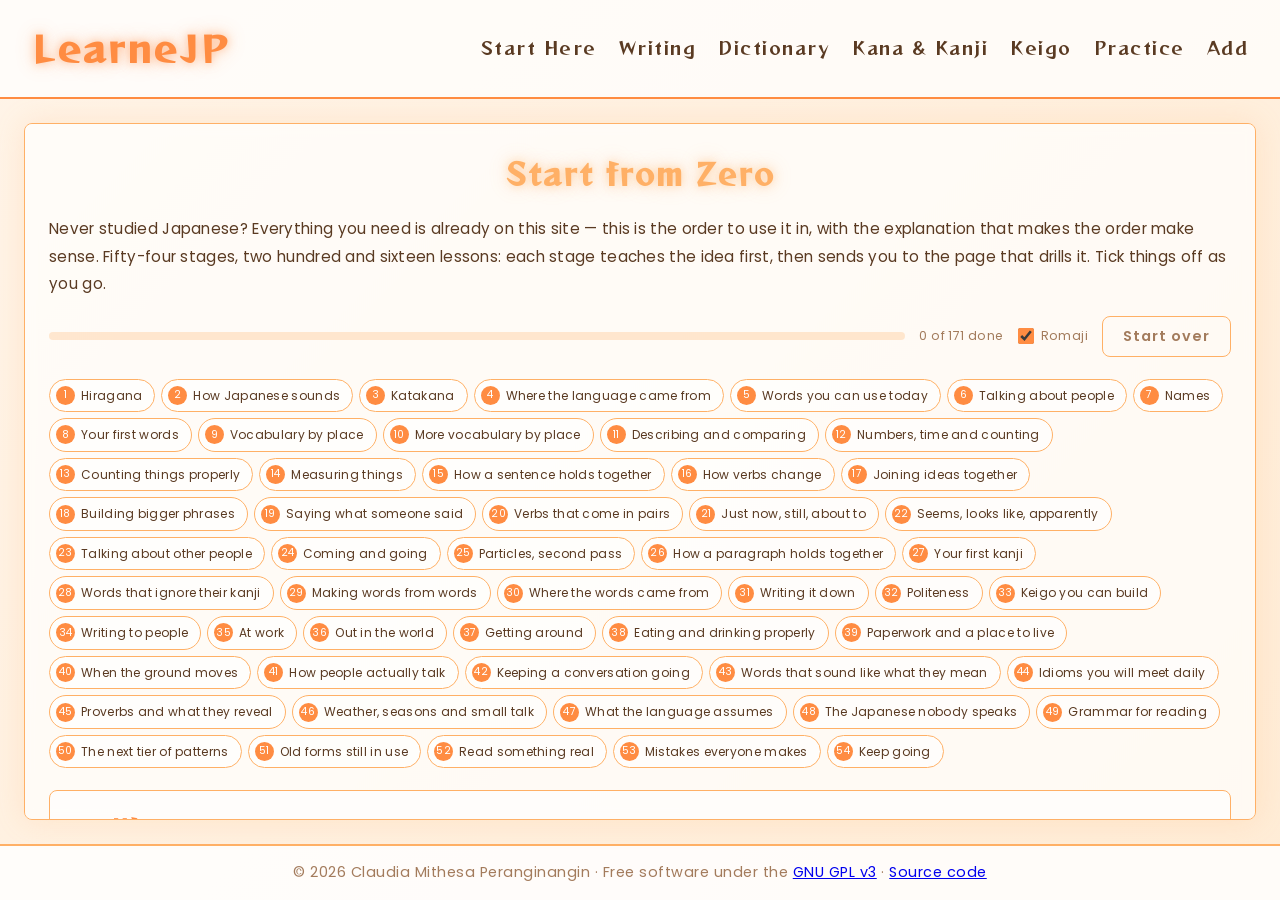
==== html/learn.html @ 8c14c73f "Added content to start from 0 page" ====
<!DOCTYPE html>
<!--
  LearneJP — a Japanese (JLPT) study app for writing practice, quizzes, and dictionary lookup
  Copyright (C) 2026  Claudia Mithesa Peranginangin

  This program is free software: you can redistribute it and/or modify it under
  the terms of the GNU General Public License as published by the Free Software
  Foundation, either version 3 of the License, or (at your option) any later
  version. See <https://www.gnu.org/licenses/>.
-->
<html lang="en">
<head>
    <meta charset="UTF-8">
    <meta name="viewport" content="width=device-width, initial-scale=1.0">
    <meta name="description" content="A step-by-step path from no Japanese at all to reading your first sentences — hiragana, katakana, first words, particles, kanji, and politeness, each step opening the tool that teaches it.">
    <meta name="theme-color" content="#ff8c42">
    <title>LearneJP — Start from Zero</title>
    <link rel="preconnect" href="https://fonts.googleapis.com">
    <link rel="preconnect" href="https://fonts.gstatic.com" crossorigin>
    <link href="https://fonts.googleapis.com/css2?family=Reggae+One&family=Klee+One&family=Poppins:wght@400;600&display=swap" rel="stylesheet">
    <link rel="icon" type="image/svg+xml" href="../favicon.svg">
    <link rel="manifest" href="../site.webmanifest">
    <link rel="canonical" href="https://clmpnn.github.io/LearneJP/html/learn.html">
    <meta property="og:type" content="website">
    <meta property="og:site_name" content="LearneJP">
    <meta property="og:title" content="LearneJP — Start from Zero">
    <meta property="og:description" content="Never studied Japanese? Start here. Eight stages from the first kana to your first sentences, each one opening the part of LearneJP that teaches it.">
    <meta property="og:url" content="https://clmpnn.github.io/LearneJP/html/learn.html">
    <meta name="twitter:card" content="summary">
    <link rel="stylesheet" href="../css/style.css">
</head>
<body>
<header>
    <h1><a href="index.html" class="logo-link">LearneJP</a></h1>
    <nav>
        <a href="learn.html">Start Here</a>
        <a href="writing.html">Writing</a>
        <a href="dictionary.html">Dictionary</a>
        <a href="characters.html">Kana &amp; Kanji</a>
        <a href="keigo.html">Keigo</a>
        <a href="practice.html">Practice</a>
        <a href="add.html">Add</a>
    </nav>
</header>

<main class="full-page-main">
    <section class="side-panel full-width solo-page">
        <h2>Start from Zero</h2>

        <p class="learn-intro">Never studied Japanese? Everything you need is already on this site —
            this is the order to use it in, with the explanation that makes the order make sense. Fifty-four stages, two hundred and sixteen
            lessons: each stage teaches the idea first, then sends you to the page that drills it. Tick
            things off as you go.</p>

        <div class="learn-progress">
            <div class="learn-progress-track"><div id="learnBar" class="learn-progress-fill"></div></div>
            <p id="learnCount" class="learn-progress-count">0 of 0 done</p>
            <label class="learn-romaji-toggle">
                <input type="checkbox" id="learnRomaji" checked> Romaji
            </label>
            <button type="button" id="learnReset" class="sent-btn sent-btn-quiet">Start over</button>
        </div>

        <nav id="learnContents" class="learn-contents" aria-label="Course contents"></nav>

        <ol id="learnStages" class="learn-stages"></ol>

        <p class="learn-note">Your ticks are kept in this browser only — nothing is uploaded, and
            clearing your browser data clears them. There is no schedule: a stage is done when it feels
            done, and going back to an earlier one is not a step backwards.</p>
    </section>
</main>

<footer>
    <p>&copy; 2026 Claudia Mithesa Peranginangin · Free software under the
        <a href="https://www.gnu.org/licenses/gpl-3.0.html" rel="license">GNU GPL v3</a> ·
        <a href="https://github.com/clmpnn/LearneJP">Source code</a></p>
</footer>

<script defer src="../js/learn-course.js"></script>
<script defer src="../js/learn-romaji.js"></script>
<script defer src="../js/learn.js"></script>
</body>
</html>
---- css/style.css ----
/*
 * LearneJP — a Japanese (JLPT) study app for writing practice, quizzes, and dictionary lookup
 * Copyright (C) 2026  Claudia Mithesa Peranginangin
 *
 * This program is free software: you can redistribute it and/or modify it under
 * the terms of the GNU General Public License as published by the Free Software
 * Foundation, either version 3 of the License, or (at your option) any later
 * version. See <https://www.gnu.org/licenses/>.
 */
:root {
    --color-primary: #ff8c42;
    --color-accent: #ffb066;
    --color-bg: #fff4e8;
    --color-bg-alt: #ffe4c4;
    --color-text: #5a3a22;
    --font-heading: "Reggae One", var(--font-jp-ui);
    --font-body: "Poppins", sans-serif;

    /* ===== Japanese type =====
     *
     * Japanese print fonts (ゴシック体 / 明朝体) draw several kana differently
     * from the way they are written by hand. In a gothic face き and さ have
     * their lower stroke joined to the stroke above; written by hand they are
     * separate. ふ and り are similarly fused. A learner copying the printed
     * shape learns the wrong stroke count.
     *
     * 教科書体 (kyōkasho-tai) is the style Japanese schools print textbooks in,
     * precisely because it shows the handwritten forms. That is what we want
     * anywhere the user is meant to read a character in order to write it — and
     * it also matches the KanjiVG stroke paths the tracing canvas draws.
     *
     * The stack prefers a locally installed 教科書体 before falling back to the
     * Klee One webfont. Windows 10 and 11 ship UD デジタル教科書体, which was
     * designed against readability research including for readers with dyslexia;
     * where it exists it is the better face, and using it skips the download
     * entirely. Everyone else gets Klee One, a pen-kaisho face on Google Fonts
     * under the SIL Open Font License.
     */
    --font-jp-study: "UD デジタル教科書体 N-R", "UD Digi Kyokasho N-R",
                     "YuKyokasho", "Yu Kyokasho", "Klee One",
                     "Hiragino Mincho ProN", serif;


    /* Japanese inside UI chrome and dense text, where legibility beats form
     * fidelity. All system fonts, so nothing is downloaded. Naming these
     * explicitly also stops Han unification from rendering kanji with Chinese
     * glyph shapes (直, 骨, 令 differ between JP and SC) when the browser's
     * generic sans-serif happens to resolve to a Chinese font. */
    --font-jp-ui: "BIZ UDPGothic", "Hiragino Sans", "Hiragino Kaku Gothic ProN",
                  "Yu Gothic", "Noto Sans JP", "Meiryo", sans-serif;

    /* Kept so the fourteen rules already written against it keep working. */
    --font-handwriting: var(--font-jp-study);
    --radius: 8px;
    --space-md: 1.5rem;
    --glow-primary: 0 0 10px rgba(255, 140, 66, 0.5), 0 0 20px rgba(255, 140, 66, 0.3);
    --glow-accent: 0 0 10px rgba(255, 176, 102, 0.5), 0 0 20px rgba(255, 176, 102, 0.3);
}

/* Japanese is never set in bold. A real bold kaisho cut still thickens stroke
 * junctions, and a synthesised one is worse — both blur the separations
 * (き, さ, ふ, り) a learner needs to see. Emphasis is carried by size and
 * colour instead. */
[lang="ja"] {
    font-weight: 400;

    /* The heading glow (--glow-accent) is a halo around open Latin letterforms.
       On kanji it bleeds into the enclosed counters — 謙 has fourteen of them —
       and the character reads as a blot. */
    text-shadow: none;

    /* macOS defaults to subpixel antialiasing, which noticeably thickens dense
       CJK. Grayscale AA renders these closer to the drawn weight. */
    -webkit-font-smoothing: antialiased;
    -moz-osx-font-smoothing: grayscale;
}

* {
    margin: 0;
    padding: 0;
    box-sizing: border-box;
}

html {
    height: 100%;
    -webkit-text-size-adjust: 100%;
}

body {
    font-family: var(--font-body), var(--font-jp-ui);
    line-height: 1.8;
    letter-spacing: 0.5px;
    color: var(--color-text);
    background: linear-gradient(135deg, var(--color-bg), var(--color-bg-alt), var(--color-bg));
    background-size: 400% 400%;
    animation: gradientShift 12s ease infinite;
    height: 100vh;   /* fallback for older browsers */
    height: 100dvh;  /* true visible height on mobile (iOS URL bar aware) */
    display: flex;
    flex-direction: column;
}

@keyframes gradientShift {
    0% { background-position: 0 50%; }
    50% { background-position: 100% 50%; }
    100% { background-position: 0 50%; }
}

header {
    display: flex;
    flex-wrap: wrap;
    justify-content: space-between;
    align-items: center;
    gap: 8px 20px;
    flex-shrink: 0;
    padding: 16px 32px;
    background-color: rgba(255, 255, 255, 0.75);
    border-bottom: 2px solid var(--color-primary);
}

.logo-link {
    font-family: var(--font-heading), cursive;
    font-size: 2.2rem;
    letter-spacing: 3px;
    color: var(--color-primary);
    text-shadow: var(--glow-primary);
    text-decoration: none;
}

nav {
    display: flex;
    flex-wrap: wrap;
    align-items: center;
    gap: 8px 22px;
}

nav a {
    font-family: var(--font-heading), cursive;
    color: var(--color-text);
    text-decoration: none;
    font-weight: 400;
    font-size: 1.1rem;
    letter-spacing: 1.5px;
    transition: color 0.3s ease, text-shadow 0.3s ease;
}

nav a:hover {
    color: var(--color-accent);
    text-shadow: var(--glow-accent);
}

.home-main {
    display: flex;
    justify-content: center;
    align-items: center;
    flex: 1;
    min-height: 0;
    padding: var(--space-md);
}

.home-section {
    background: rgba(255, 255, 255, 0.7);
    border: 1px solid var(--color-accent);
    border-radius: var(--radius);
    padding: 40px;
    max-width: 600px;
    text-align: center;
    backdrop-filter: blur(6px);
    box-shadow: 0 0 30px rgba(255, 176, 102, 0.2);
}

.home-section h2 {
    font-family: var(--font-heading), cursive;
    font-size: 2rem;
    color: var(--color-accent);
    text-shadow: var(--glow-accent);
    margin-bottom: 16px;
    letter-spacing: 2px;
}

.home-section p {
    color: var(--color-text);
    letter-spacing: 0.5px;
}

.full-page-main {
    display: flex;
    justify-content: center;
    align-items: stretch;
    flex: 1;
    min-height: 0;
    width: 100%;
    padding: var(--space-md);
}

.side-panel {
    height: 100%;
    min-height: 0;
    overflow-y: auto;
    display: flex;
    flex-direction: column;
    background: rgba(255, 255, 255, 0.7);
    border: 1px solid var(--color-accent);
    border-radius: var(--radius);
    padding: 24px;
    backdrop-filter: blur(6px);
    box-shadow: 0 0 30px rgba(255, 176, 102, 0.2);
}

.full-width {
    width: 100%;
}

/* ===== Split page (two panels side by side) ===== */

.split-page {
    flex-direction: row;
    gap: 24px;
}

/* ===== Solo page (one panel filling the shell) =====
 *
 * Writing and the dictionary used to share a split page and are now a page
 * each, so the panel's only child is the content itself — .side-panel is
 * already a flex column, and nothing more is needed on desktop. On phones the
 * shell unlocks and the whole page scrolls, which leaves flex:1 children with
 * no height to grow into: the canvas and the results list have to be given
 * their own size back. See the small-screen block at the end of this file. */

.solo-page {
    gap: 0;
}

.split-panel {
    flex: 1;
    min-width: 0;
    min-height: 0;
    overflow-y: auto;
    display: flex;
    flex-direction: column;
}

.split-panel h2,
#searchInput,
#statusText,
#clearCanvas {
    flex-shrink: 0; /* these must keep their size; the canvas/results flex instead */
}

.split-divider {
    width: 1px;
    flex-shrink: 0;
    background: var(--color-accent);
    opacity: 0.4;
}

@media (max-width: 900px) {
    .split-page {
        flex-direction: column;
    }

    .split-divider {
        width: 100%;
        height: 1px;
    }

    /* Alone on the page, the canvas can afford more of the screen than it
       could when the dictionary sat under it. */
    .solo-page .canvas-wrapper {
        flex: 0 0 auto;
        height: min(60vh, 460px);
    }

    /* Let the results run their natural length and scroll with the document,
       rather than trapping them in a short box inside a scrolling page. */
    .solo-page #results {
        flex: 0 0 auto;
        max-height: none;
    }
}

.side-panel h2 {
    font-family: var(--font-heading), cursive;
    font-size: 1.8rem;
    color: var(--color-accent);
    text-shadow: var(--glow-accent);
    margin-bottom: 16px;
    text-align: center;
    letter-spacing: 2px;
    flex-shrink: 0;
}

.canvas-wrapper {
    width: 100%;
    flex: 1;
    position: relative;
    border-radius: var(--radius);
    overflow: hidden;
    border: 1px solid var(--color-primary);
    box-shadow: var(--glow-primary);
    background: #fffaf3;
    touch-action: none;
    cursor: grab;
}

.canvas-wrapper.panning {
    cursor: grabbing;
}

.canvas-wrapper {
    min-height: 240px;
    touch-action: none; /* the canvas owns all touch gestures (draw/pinch/pan) */
}

#writingCanvas {
    position: absolute;
    top: 0;
    left: 0;
    width: 100%;
    height: 100%;
    display: block;
    cursor: crosshair;
}

.zoom-controls {
    display: flex;
    align-items: center;
    justify-content: center;
    gap: 12px;
    margin-bottom: 12px;
    flex-shrink: 0;
}

.zoom-controls button {
    width: 36px;
    height: 36px;
    border: none;
    border-radius: var(--radius);
    background-color: var(--color-primary);
    color: white;
    font-family: var(--font-body), var(--font-jp-ui);
    font-weight: 600;
    font-size: 1.1rem;
    cursor: pointer;
    box-shadow: var(--glow-primary);
    transition: box-shadow 0.3s ease, transform 0.2s ease, background-color 0.3s ease;
}

.zoom-controls #zoomResetBtn {
    width: auto;
    padding: 0 16px;
    font-size: 0.85rem;
    letter-spacing: 0.5px;
}

.zoom-controls button:hover {
    background-color: var(--color-accent);
    box-shadow: var(--glow-accent);
    transform: scale(1.08);
}

#zoomLevel {
    font-family: var(--font-body), var(--font-jp-ui);
    font-size: 0.9rem;
    letter-spacing: 0.5px;
    color: #a37b5c;
    min-width: 48px;
    text-align: center;
}

#clearCanvas {
    margin-top: 16px;
    padding: 10px 20px;
    background-color: var(--color-primary);
    color: white;
    border: none;
    border-radius: var(--radius);
    font-family: var(--font-body), var(--font-jp-ui);
    font-weight: 600;
    letter-spacing: 1px;
    cursor: pointer;
    box-shadow: var(--glow-primary);
    transition: box-shadow 0.3s ease, transform 0.2s ease, background-color 0.3s ease;
    flex-shrink: 0;
}

#clearCanvas:hover {
    background-color: var(--color-accent);
    box-shadow: var(--glow-accent);
    transform: scale(1.05);
}

#searchInput {
    width: 100%;
    padding: 12px 16px;
    margin-bottom: 16px;
    border: 1px solid var(--color-accent);
    border-radius: var(--radius);
    background: rgba(255, 255, 255, 0.8);
    color: var(--color-text);
    font-family: var(--font-body), var(--font-jp-ui);
    font-size: 1rem;
    letter-spacing: 0.5px;
    outline: none;
    transition: box-shadow 0.3s ease;
    flex-shrink: 0;
}

#searchInput:focus {
    box-shadow: var(--glow-accent);
}

#statusText {
    font-size: 0.85rem;
    letter-spacing: 0.5px;
    color: #a37b5c;
    margin-bottom: 12px;
    flex-shrink: 0;
}

#results {
    flex: 1;
    min-height: 140px;
    overflow-y: auto;
    display: flex;
    flex-direction: column;
    gap: 12px;
    padding-right: 8px;
}

.result-card {
    background: rgba(255, 255, 255, 0.75);
    border: 1px solid var(--color-primary);
    border-radius: var(--radius);
    padding: 14px 18px;
    box-shadow: 0 0 12px rgba(255, 140, 66, 0.15);
}

.result-word {
    display: flex;
    align-items: center;
    gap: 10px;
    margin-bottom: 4px;
    flex-wrap: wrap;
}

.result-kanji {
    font-family: var(--font-handwriting), cursive;
    font-weight: 400;
    font-size: 1.6rem;
    letter-spacing: 1.5px;
    color: var(--color-primary);
}

.result-tag {
    display: inline-block;
    padding: 2px 10px;
    border-radius: 12px;
    font-family: var(--font-body), var(--font-jp-ui);
    font-size: 0.7rem;
    font-weight: 600;
    letter-spacing: 0.5px;
    background: rgba(255, 176, 102, 0.3);
    color: var(--color-text);
}

.result-tag-common {
    background: rgba(255, 140, 66, 0.35);
    color: var(--color-primary);
}

.mora-row {
    display: flex;
    flex-wrap: wrap;
    gap: 4px;
    margin-bottom: 10px;
}

.mora-unit {
    display: flex;
    flex-direction: column;
    align-items: center;
    min-width: 24px;
}

.mora-kana {
    font-family: var(--font-handwriting), cursive;
    font-weight: 400;
    font-size: 1.2rem;
    letter-spacing: 0.5px;
    color: var(--color-accent);
    line-height: 1.2;
}

.mora-romaji {
    font-family: var(--font-body), var(--font-jp-ui);
    font-weight: 400;
    font-size: 0.7rem;
    letter-spacing: 0.3px;
    color: #a37b5c;
    line-height: 1.2;
}

.result-meaning {
    font-family: var(--font-body), var(--font-jp-ui);
    font-weight: 400;
    font-size: 0.95rem;
    letter-spacing: 0.5px;
    color: var(--color-text);
}

.no-results {
    text-align: center;
    letter-spacing: 0.5px;
    color: #a37b5c;
    padding: 20px;
}

.iframe-wrapper {
    width: 100%;
    flex: 1;
    border-radius: var(--radius);
    overflow: hidden;
    border: 1px solid var(--color-primary);
    box-shadow: var(--glow-primary);
}

.iframe-wrapper iframe {
    width: 100%;
    height: 100%;
    border: none;
}

/* ===== JLPT Practice Section ===== */

.practice-controls {
    display: flex;
    justify-content: space-between;
    align-items: center;
    margin-bottom: 20px;
    flex-shrink: 0;
    flex-wrap: wrap;
    gap: 12px;
}

#levelSelect {
    padding: 10px 18px;
    border: 1px solid var(--color-primary);
    border-radius: var(--radius);
    background: rgba(255, 255, 255, 0.85);
    color: var(--color-text);
    font-family: var(--font-heading), cursive;
    font-size: 1rem;
    letter-spacing: 1px;
    cursor: pointer;
    box-shadow: var(--glow-primary);
    transition: box-shadow 0.3s ease, transform 0.2s ease;
}

#levelSelect:hover {
    box-shadow: var(--glow-accent);
    transform: scale(1.02);
}

#levelSelect:focus {
    outline: none;
    box-shadow: var(--glow-accent);
}

.tab-toggle {
    display: flex;
    flex-wrap: wrap;
    gap: 10px;
}

.tab-btn {
    padding: 10px 22px;
    border: 1px solid var(--color-primary);
    border-radius: var(--radius);
    background: rgba(255, 255, 255, 0.6);
    color: var(--color-text);
    font-family: var(--font-heading), cursive;
    font-size: 0.95rem;
    letter-spacing: 1px;
    cursor: pointer;
    transition: background-color 0.3s ease, box-shadow 0.3s ease, transform 0.2s ease;
}

.tab-btn:hover {
    box-shadow: var(--glow-accent);
    transform: scale(1.04);
}

.tab-btn.active {
    background-color: var(--color-primary);
    color: white;
    box-shadow: var(--glow-primary);
}

.practice-content {
    flex: 1;
    overflow-y: auto;
    padding: 8px;
}

.practice-content.hidden {
    display: none;
}

#audioPlayer {
    width: 100%;
    margin-bottom: 20px;
    border-radius: var(--radius);
    box-shadow: var(--glow-accent);
}

.listening-image {
    display: block;
    width: 100%;
    max-width: 480px;
    height: 320px; /* every image gets the same standard box */
    margin: 0 auto 16px auto;
    padding: 8px;
    object-fit: contain; /* upscales small scans, shrinks big ones, keeps aspect ratio */
    background: #fffaf3;
    border: 1px solid var(--color-accent);
    border-radius: var(--radius);
    box-shadow: var(--glow-accent);
}

@media (max-width: 600px) {
    .listening-image {
        height: 240px;
    }
}

.passage {
    background: rgba(255, 255, 255, 0.6);
    border: 1px solid var(--color-accent);
    border-radius: var(--radius);
    padding: 16px;
    margin-bottom: 16px;
    font-family: var(--font-handwriting), cursive;
    font-weight: 400;
    font-size: 1.1rem;
    line-height: 2;
}

.question-text {
    font-family: var(--font-jp-study), cursive;
    font-weight: 400;
    font-size: 1.2rem;
    letter-spacing: 1px;
    color: var(--color-primary);
    margin-bottom: 16px;
}

.choices {
    display: flex;
    flex-direction: column;
    gap: 10px;
    margin-bottom: 16px;
}

.choice-btn {
    padding: 12px 18px;
    text-align: left;
    border: 1px solid var(--color-accent);
    border-radius: var(--radius);
    background: rgba(255, 255, 255, 0.75);
    color: var(--color-text);
    font-family: var(--font-handwriting), cursive;
    font-weight: 400;
    font-size: 1.05rem;
    letter-spacing: 0.5px;
    cursor: pointer;
    transition: box-shadow 0.3s ease, background-color 0.3s ease, transform 0.2s ease;
}

.choice-btn:hover:not(:disabled) {
    box-shadow: var(--glow-accent);
    transform: scale(1.01);
}

.choice-btn:disabled {
    cursor: default;
}

.choice-btn.correct {
    background-color: #ffd9a3;
    border-color: var(--color-primary);
    box-shadow: var(--glow-primary);
}

.choice-btn.incorrect {
    background-color: #f5c6c6;
    border-color: #d97a7a;
}

.feedback {
    font-family: var(--font-heading), cursive;
    font-weight: 400;
    letter-spacing: 1px;
    margin-bottom: 16px;
}

.correct-text {
    color: var(--color-primary);
}

.incorrect-text {
    color: #c14c4c;
}

.practice-nav {
    display: flex;
    justify-content: space-between;
    align-items: center;
    margin-top: 16px;
    flex-shrink: 0;
    gap: 12px;
}

#prevBtn,
#nextBtn {
    padding: 10px 24px;
    background-color: var(--color-primary);
    color: white;
    border: none;
    border-radius: var(--radius);
    font-family: var(--font-heading), cursive;
    font-size: 0.95rem;
    letter-spacing: 1px;
    cursor: pointer;
    box-shadow: var(--glow-primary);
    transition: box-shadow 0.3s ease, transform 0.2s ease, background-color 0.3s ease;
}

#prevBtn:hover,
#nextBtn:hover {
    background-color: var(--color-accent);
    box-shadow: var(--glow-accent);
    transform: scale(1.05);
}

#questionCounter {
    font-family: var(--font-body), var(--font-jp-ui);
    font-size: 0.9rem;
    letter-spacing: 0.5px;
    color: #a37b5c;
}

footer {
    flex-shrink: 0;
    text-align: center;
    padding: 14px 20px;
    background-color: rgba(255, 255, 255, 0.85);
    border-top: 2px solid var(--color-accent);
    color: #a37b5c;
    letter-spacing: 0.5px;
    font-size: 0.9rem;
}

/* ===== Admin Page ===== */

.admin-form {
    display: grid;
    grid-template-columns: 1fr;
    gap: 14px 24px;
    width: 100%;
    align-items: start;
}

/* On wide screens the form fills the panel: short fields pair up in two
   columns, long fields (question, choices, passage, status, actions) span. */
@media (min-width: 700px) {
    .admin-form {
        grid-template-columns: 1fr 1fr;
    }

    .admin-form > .form-wide,
    .admin-form > #statusMsg,
    .admin-form > .admin-actions {
        grid-column: 1 / -1;
    }
}

.admin-form label {
    font-family: var(--font-body), var(--font-jp-ui);
    font-size: 0.9rem;
    color: var(--color-text);
    margin-bottom: 4px;
    display: block;
}

.admin-form input,
.admin-form select,
.admin-form textarea {
    width: 100%;
    padding: 10px 14px;
    border: 1px solid var(--color-accent);
    border-radius: var(--radius);
    background: rgba(255, 255, 255, 0.85);
    color: var(--color-text);
    font-family: var(--font-body), var(--font-jp-ui);
    font-size: 0.95rem;
}

.admin-form textarea {
    resize: vertical;
    min-height: 60px;
}

.choice-row {
    display: flex;
    gap: 8px;
    align-items: center;
}

.choice-row input[type="radio"] {
    width: auto;
}

.hidden-field {
    display: none;
}

#statusMsg {
    font-family: var(--font-heading), cursive;
    padding: 10px;
    border-radius: var(--radius);
    text-align: center;
}

#statusMsg.success {
    background: #ffd9a3;
    color: var(--color-text);
}

#statusMsg.error {
    background: #f5c6c6;
    color: #c14c4c;
}

#countsDisplay {
    font-family: var(--font-body), var(--font-jp-ui);
    font-size: 0.85rem;
    color: #a37b5c;
    text-align: center;
    margin-bottom: 12px;
}

.admin-actions {
    display: flex;
    gap: 12px;
    justify-content: center;
    margin-top: 10px;
}

.theme-btn {
    padding: 12px 28px;
    border: none;
    border-radius: var(--radius);
    font-family: var(--font-heading), cursive;
    font-size: 0.95rem;
    letter-spacing: 1px;
    cursor: pointer;
    transition: box-shadow 0.3s ease, transform 0.2s ease, background-color 0.3s ease;
}

.theme-btn-primary {
    background-color: var(--color-primary);
    color: white;
    box-shadow: var(--glow-primary);
}

.theme-btn-primary:hover {
    background-color: var(--color-accent);
    box-shadow: var(--glow-accent);
    transform: scale(1.05);
}

.theme-btn-secondary {
    background-color: rgba(255, 255, 255, 0.85);
    color: var(--color-primary);
    border: 1px solid var(--color-primary);
    box-shadow: 0 0 12px rgba(255, 140, 66, 0.15);
}

.theme-btn-secondary:hover {
    background-color: var(--color-bg-alt);
    box-shadow: var(--glow-accent);
    transform: scale(1.05);
}

/* ===== Manage / Delete Questions ===== */

.admin-divider {
    border: none;
    border-top: 1px solid var(--color-accent);
    margin: 30px 0;
}

#manageInfo {
    font-size: 0.85rem;
    letter-spacing: 0.5px;
    color: #a37b5c;
    margin-bottom: 12px;
    text-align: center;
}

.question-list {
    display: flex;
    flex-direction: column;
    gap: 12px;
    max-height: 400px;
    overflow-y: auto;
}

.question-item {
    display: flex;
    justify-content: space-between;
    align-items: flex-start;
    gap: 16px;
    background: rgba(255, 255, 255, 0.75);
    border: 1px solid var(--color-primary);
    border-radius: var(--radius);
    padding: 14px 18px;
    box-shadow: 0 0 12px rgba(255, 140, 66, 0.15);
}

.question-item-text {
    flex: 1;
}

.q-passage-preview {
    font-family: var(--font-handwriting), cursive;
    font-weight: 400;
    font-size: 0.9rem;
    color: #a37b5c;
    margin-bottom: 6px;
}

.q-text {
    font-family: var(--font-jp-study), cursive;
    font-weight: 400;
    font-size: 1rem;
    color: var(--color-primary);
    margin-bottom: 8px;
}

.q-choices-row {
    display: flex;
    flex-wrap: wrap;
    gap: 6px;
    margin-bottom: 6px;
}

.q-choice {
    font-family: var(--font-body), var(--font-jp-ui);
    font-size: 0.8rem;
    padding: 3px 10px;
    border-radius: 10px;
    background: rgba(255, 176, 102, 0.25);
    color: var(--color-text);
}

.q-choice-correct {
    background: #ffd9a3;
    color: var(--color-primary);
    font-weight: 600;
}

.q-meta {
    font-family: var(--font-body), var(--font-jp-ui);
    font-size: 0.75rem;
    color: #a37b5c;
}

.delete-btn {
    flex-shrink: 0;
    padding: 8px 16px;
    background-color: #f5c6c6;
    color: #c14c4c;
    border: 1px solid #d97a7a;
    border-radius: var(--radius);
    font-family: var(--font-heading), cursive;
    font-size: 0.85rem;
    letter-spacing: 0.5px;
    cursor: pointer;
    transition: background-color 0.3s ease, transform 0.2s ease;
}

.delete-btn:hover {
    background-color: #e88a8a;
    color: white;
    transform: scale(1.05);
}

/* ===== In-Tab Delete Button (Practice Page) ===== */

#deleteQuestionBtn {
    display: block;
    margin: 0;
    margin-right: auto;
    padding: 10px 18px;
    border: 1px solid #d97a7a;
    border-radius: var(--radius);
    background: rgba(255, 255, 255, 0.85);
    color: #c14c4c;
    font-family: var(--font-heading), cursive;
    font-size: 1rem;
    letter-spacing: 1px;
    cursor: pointer;
    box-shadow: 0 0 10px rgba(217, 122, 122, 0.4), 0 0 20px rgba(217, 122, 122, 0.2);
    transition: box-shadow 0.3s ease, transform 0.2s ease, background-color 0.3s ease;
}

#deleteQuestionBtn:hover {
    background-color: #f5c6c6;
    box-shadow: 0 0 10px rgba(217, 122, 122, 0.6), 0 0 20px rgba(217, 122, 122, 0.4);
    transform: scale(1.02);
}
/* ===== Kana & Kanji Reference Page ===== */

.charref-content {
    flex: 1;
    min-height: 0;
    overflow-y: auto;
    padding: 8px;
}

.charref-content.hidden {
    display: none;
}

.charref-tabbar {
    justify-content: center;
}

.kana-charts {
    display: grid;
    grid-template-columns: repeat(auto-fit, minmax(min(420px, 100%), 1fr));
    gap: 24px 32px;
    align-items: start;
}

.kana-block {
    background: rgba(255, 255, 255, 0.45);
    border: 1px solid rgba(255, 176, 102, 0.45);
    border-radius: var(--radius);
    padding: 16px 20px 20px;
}

.kana-heading {
    font-family: var(--font-heading), cursive;
    color: var(--color-primary);
    letter-spacing: 1px;
    margin: 0 0 12px;
}

.kana-table {
    width: 100%;
    border-collapse: separate;
    border-spacing: 6px;
}

.kana-rowlabel {
    font-family: var(--font-body), var(--font-jp-ui);
    font-size: 0.75rem;
    color: #a37b5c;
    text-align: right;
    padding-right: 6px;
    min-width: 22px;
    font-weight: 600;
}

.kana-cell {
    background: rgba(255, 255, 255, 0.75);
    border: 1px solid var(--color-accent);
    border-radius: var(--radius);
    text-align: center;
    padding: 8px 6px;
    min-width: 58px;
}

.kana-cell.kana-empty {
    background: transparent;
    border: none;
}

.kana-char {
    display: block;
    font-family: var(--font-handwriting), cursive;
    font-weight: 400;
    font-size: 1.5rem;
    line-height: 1.3;
    color: var(--color-text);
}

.kana-romaji {
    display: block;
    font-family: var(--font-body), var(--font-jp-ui);
    font-size: 0.7rem;
    color: #a37b5c;
    line-height: 1.2;
}

.kana-note {
    font-size: 0.8rem;
    color: #a37b5c;
    margin-top: 6px;
}

/* --- Kanji tab --- */

.charref-toolbar {
    display: flex;
    flex-wrap: wrap;
    align-items: center;
    gap: 12px;
    margin-bottom: 8px;
}

.level-chips {
    display: flex;
    flex-wrap: wrap;
    gap: 6px;
}

.level-chip {
    font-family: var(--font-heading), cursive;
    font-size: 0.9rem;
    letter-spacing: 1px;
    padding: 6px 14px;
    border: 1px solid var(--color-accent);
    border-radius: 999px;
    background: rgba(255, 255, 255, 0.75);
    color: var(--color-text);
    cursor: pointer;
    transition: background-color 0.2s ease, box-shadow 0.2s ease;
}

.level-chip:hover {
    box-shadow: var(--glow-accent);
}

.level-chip.active {
    background: var(--color-primary);
    border-color: var(--color-primary);
    color: white;
    box-shadow: var(--glow-primary);
}

.kanji-search {
    flex: 1;
    min-width: 220px;
    padding: 8px 14px;
    border: 1px solid var(--color-accent);
    border-radius: var(--radius);
    background: rgba(255, 255, 255, 0.85);
    font-family: var(--font-body), var(--font-jp-ui);
    font-size: 0.9rem;
    color: var(--color-text);
}

.kanji-search:focus {
    outline: none;
    box-shadow: var(--glow-accent);
}

.kanji-count {
    font-size: 0.85rem;
    color: #a37b5c;
    margin-bottom: 12px;
}

.kanji-grid {
    display: grid;
    grid-template-columns: repeat(auto-fill, minmax(64px, 1fr));
    gap: 8px;
}

.kanji-tile {
    font-family: var(--font-handwriting), cursive;
    font-weight: 400;
    font-size: 1.7rem;
    line-height: 1;
    padding: 12px 0;
    background: rgba(255, 255, 255, 0.8);
    border: 1px solid var(--color-accent);
    border-radius: var(--radius);
    color: var(--color-text);
    cursor: pointer;
    transition: transform 0.15s ease, box-shadow 0.2s ease;
}

.kanji-tile:hover {
    transform: scale(1.08);
    box-shadow: var(--glow-accent);
}

.charref-note {
    font-size: 0.75rem;
    color: #a37b5c;
    margin-top: 20px;
}

.charref-note a {
    color: var(--color-primary);
}

/* --- Kanji detail modal --- */

.kmodal-overlay {
    position: fixed;
    inset: 0;
    background: rgba(90, 58, 34, 0.45);
    display: flex;
    align-items: center;
    justify-content: center;
    padding: 20px;
    z-index: 100;
}

.kmodal-overlay.hidden {
    display: none;
}

.kmodal-card {
    position: relative;
    background: #fffaf3;
    border: 2px solid var(--color-primary);
    border-radius: var(--radius);
    box-shadow: var(--glow-primary);
    padding: 28px;
    width: 100%;
    max-width: 420px;
    max-height: 85vh;
    max-height: 85dvh;
    overflow-y: auto;
}

.kmodal-close {
    position: absolute;
    top: 10px;
    right: 14px;
    border: none;
    background: none;
    font-size: 1.6rem;
    color: #a37b5c;
    cursor: pointer;
    line-height: 1;
}

.kmodal-head {
    display: flex;
    align-items: center;
    gap: 18px;
    margin-bottom: 16px;
}

.kmodal-kanji {
    font-family: var(--font-handwriting), cursive;
    font-weight: 400;
    font-size: 4.2rem;
    line-height: 1;
    color: var(--color-text);
}

.kmodal-headinfo {
    display: flex;
    flex-direction: column;
    gap: 6px;
}

.kmodal-badge {
    font-family: var(--font-heading), cursive;
    font-size: 0.85rem;
    letter-spacing: 1px;
    background: var(--color-primary);
    color: white;
    border-radius: 999px;
    padding: 3px 12px;
    width: fit-content;
}

.kmodal-strokes {
    font-size: 0.85rem;
    color: #a37b5c;
}

.kmodal-row {
    display: flex;
    flex-direction: column;
    margin-bottom: 12px;
}

.kmodal-row strong {
    font-family: var(--font-heading), cursive;
    font-size: 0.8rem;
    letter-spacing: 1px;
    color: var(--color-primary);
}

.kmodal-jp {
    font-family: var(--font-handwriting), cursive;
    font-weight: 400;
    font-size: 1.05rem;
}

.kmodal-jisho {
    display: inline-block;
    margin-top: 8px;
    font-family: var(--font-heading), cursive;
    font-size: 0.9rem;
    letter-spacing: 1px;
    color: var(--color-primary);
    text-decoration: none;
}

.kmodal-jisho:hover {
    text-shadow: var(--glow-primary);
}

@media (max-width: 600px) {
    .kana-cell {
        min-width: 44px;
        padding: 6px 4px;
    }

    .kana-char {
        font-size: 1.2rem;
    }

    .kanji-grid {
        grid-template-columns: repeat(auto-fill, minmax(52px, 1fr));
    }

    .kanji-tile {
        font-size: 1.4rem;
        padding: 10px 0;
    }
}

/* ===== Dictionary footnote (Writing & Dictionary page) ===== */

.dict-footnote {
    flex-shrink: 0;
    margin-top: 10px;
    font-size: 0.72rem;
    letter-spacing: 0.3px;
    color: #a37b5c;
}

.dict-footnote a {
    color: var(--color-primary);
}

/* ===== Pronunciation (Kana & Kanji page) ===== */

.charref-hint {
    font-size: 0.8rem;
    color: #a37b5c;
    margin-bottom: 10px;
}

.kana-cell.kana-speakable {
    cursor: pointer;
    transition: box-shadow 0.15s ease, transform 0.1s ease;
}

.kana-cell.kana-speakable:hover {
    box-shadow: var(--glow-accent);
}

.kana-cell.kana-speakable:active {
    transform: scale(0.95);
}

.say-chip {
    font-family: var(--font-handwriting), cursive;
    font-weight: 400;
    font-size: 1rem;
    padding: 3px 12px;
    margin: 2px 6px 2px 0;
    border: 1px solid var(--color-accent);
    border-radius: 999px;
    background: rgba(255, 255, 255, 0.8);
    color: var(--color-text);
    cursor: pointer;
    transition: box-shadow 0.2s ease, background-color 0.2s ease;
}

.say-chip:hover {
    box-shadow: var(--glow-accent);
    background: #fff;
}

.kmodal-say {
    font-family: var(--font-body), var(--font-jp-ui);
    font-size: 0.78rem;
    padding: 4px 12px;
    width: fit-content;
    border: 1px solid var(--color-accent);
    border-radius: 999px;
    background: rgba(255, 255, 255, 0.85);
    color: var(--color-text);
    cursor: pointer;
    transition: box-shadow 0.2s ease;
}

.kmodal-say:hover {
    box-shadow: var(--glow-accent);
}

.kmodal-jp {
    display: flex;
    flex-wrap: wrap;
    align-items: center;
}

/* ============================================================
   Responsive layout — tablets, phones, small phones
   ============================================================ */

@media (prefers-reduced-motion: reduce) {
    body {
        animation: none;
    }

    *,
    *::before,
    *::after {
        transition: none !important;
        animation: none !important;
    }
}

/* --- Tablets & small laptops --- */
@media (max-width: 900px) {
    header {
        padding: 12px 20px;
        justify-content: center;
        text-align: center;
    }

    .logo-link {
        font-size: 1.8rem;
    }

    nav {
        justify-content: center;
    }

    nav a {
        font-size: 1rem;
    }

    .full-page-main {
        padding: 12px;
    }

    .side-panel {
        padding: 16px;
    }

    .side-panel h2 {
        font-size: 1.5rem;
        margin-bottom: 12px;
    }

    /* Writing page stacks: each half sizes to its content and the outer
       panel scrolls the whole stack — nothing can overlap. */
    .split-page > .split-panel {
        flex: 0 0 auto;
        min-height: 0;
        overflow-y: visible;
    }

    .split-page .canvas-wrapper {
        flex: 0 0 auto;
        height: min(48vh, 380px);
    }

    .split-page #results {
        flex: 0 0 auto;
        max-height: 48vh;
    }
}

/* --- Phones --- */
@media (max-width: 600px) {
    header {
        padding: 10px 12px;
        padding-left: max(12px, env(safe-area-inset-left));
        padding-right: max(12px, env(safe-area-inset-right));
    }

    .logo-link {
        font-size: 1.5rem;
        letter-spacing: 2px;
    }

    nav {
        gap: 6px 14px;
    }

    nav a {
        font-size: 0.9rem;
        letter-spacing: 1px;
    }

    footer {
        font-size: 0.8rem;
        padding: 10px 12px;
        padding-bottom: max(10px, env(safe-area-inset-bottom));
    }

    .full-page-main {
        padding: 8px;
    }

    .side-panel {
        padding: 12px;
    }

    .side-panel h2 {
        font-size: 1.3rem;
        letter-spacing: 1px;
    }

    /* Practice page */
    .practice-controls {
        justify-content: center;
    }

    #levelSelect {
        width: 100%;
        text-align: center;
    }

    .tab-toggle {
        width: 100%;
        justify-content: center;
        gap: 6px;
    }

    .tab-btn {
        flex: 1 1 auto;
        padding: 8px 10px;
        font-size: 0.85rem;
    }

    .question-text {
        font-size: 1.1rem;
    }

    .choice-btn {
        font-size: 1rem;
        padding: 12px 14px;
    }

    #prevBtn,
    #nextBtn {
        padding: 10px 16px;
        font-size: 0.85rem;
    }

    /* 16px form controls stop iOS Safari from zooming the page on focus */
    input,
    select,
    textarea,
    #searchInput,
    .kanji-search {
        font-size: 16px;
    }

    .admin-actions {
        flex-direction: column;
    }

    .admin-actions .theme-btn {
        width: 100%;
    }

    .question-item {
        flex-direction: column;
    }

    .delete-btn {
        align-self: flex-end;
    }

    /* Kanji modal */
    .kmodal-card {
        padding: 20px 16px;
    }

    .kmodal-kanji {
        font-size: 3.2rem;
    }

    .kmodal-head {
        gap: 12px;
    }

    /* Kana & Kanji reference */
    .kana-charts {
        gap: 16px;
    }

    .kana-block {
        padding: 12px 10px 14px;
        overflow-x: auto; /* safety net: chart can scroll sideways if ever cramped */
    }

    .dict-footnote {
        font-size: 0.68rem;
    }
}

/* --- Very small phones (~iPhone SE and narrower) --- */
@media (max-width: 380px) {
    .logo-link {
        font-size: 1.3rem;
    }

    nav a {
        font-size: 0.82rem;
    }

    .tab-btn {
        padding: 7px 8px;
        font-size: 0.8rem;
    }

    .kana-cell {
        min-width: 38px;
        padding: 5px 2px;
    }

    .kana-char {
        font-size: 1.05rem;
    }

    .kana-romaji {
        font-size: 0.6rem;
    }

    .kanji-grid {
        grid-template-columns: repeat(auto-fill, minmax(46px, 1fr));
    }
}

/* ===== Kana tracing controls (Writing page) ===== */

.trace-controls {
    display: flex;
    align-items: center;
    justify-content: center;
    flex-wrap: wrap;
    gap: 10px;
    margin-bottom: 12px;
    flex-shrink: 0;
}

.trace-label {
    font-family: var(--font-heading), cursive;
    font-size: 0.95rem;
    letter-spacing: 1px;
    color: var(--color-text);
}

#traceSelect {
    padding: 8px 12px;
    border: 1px solid var(--color-primary);
    border-radius: var(--radius);
    background: rgba(255, 255, 255, 0.85);
    color: var(--color-text);
    font-family: var(--font-handwriting), cursive;
    font-weight: 400;
    font-size: 1.05rem;
    cursor: pointer;
    box-shadow: var(--glow-primary);
    transition: box-shadow 0.3s ease;
}

#traceSelect:focus {
    outline: none;
    box-shadow: var(--glow-accent);
}

.trace-btn {
    width: 36px;
    height: 36px;
    border: none;
    border-radius: var(--radius);
    background-color: var(--color-primary);
    color: white;
    font-size: 0.9rem;
    cursor: pointer;
    box-shadow: var(--glow-primary);
    transition: box-shadow 0.3s ease, transform 0.2s ease, background-color 0.3s ease;
}

.trace-btn:hover {
    background-color: var(--color-accent);
    box-shadow: var(--glow-accent);
    transform: scale(1.08);
}

@media (max-width: 600px) {
    .trace-controls {
        gap: 8px;
    }

    #traceSelect {
        flex: 1;
        min-width: 0;
    }
}

/* ===== Stroke-order tracing additions ===== */

.trace-custom {
    width: 3.2em;
    padding: 7px 8px;
    text-align: center;
    border: 1px solid var(--color-accent);
    border-radius: var(--radius);
    background: rgba(255, 255, 255, 0.85);
    color: var(--color-text);
    font-family: var(--font-handwriting), cursive;
    font-weight: 400;
    font-size: 1.1rem;
}

.trace-custom:focus {
    outline: none;
    box-shadow: var(--glow-accent);
}

.trace-btn.trace-play {
    background-color: var(--color-accent);
}

.trace-note {
    flex-shrink: 0;
    margin-top: 8px;
    font-size: 0.72rem;
    letter-spacing: 0.3px;
    color: #a37b5c;
    text-align: center;
}

.trace-note a {
    color: var(--color-primary);
}

a.kmodal-say {
    text-decoration: none;
    display: inline-block;
}

/* ===== Image upload for listening questions (Add page) ===== */

#imageFile {
    font-family: var(--font-body), var(--font-jp-ui);
    font-size: 0.85rem;
    color: var(--color-text);
}

.image-preview-wrap {
    display: flex;
    flex-direction: column;
    gap: 6px;
    margin: 8px 0;
}

.image-preview {
    display: block;
    width: 100%;
    max-width: 320px;
    height: 200px;
    padding: 6px;
    object-fit: contain;
    background: #fffaf3;
    border: 1px solid var(--color-accent);
    border-radius: var(--radius);
    box-shadow: var(--glow-accent);
}

.image-preview-meta {
    display: flex;
    align-items: center;
    flex-wrap: wrap;
    gap: 10px;
    font-size: 0.78rem;
    color: #a37b5c;
}

.image-remove-btn {
    padding: 4px 12px;
    border: 1px solid #d97a7a;
    border-radius: 999px;
    background: rgba(255, 255, 255, 0.85);
    color: #c14c4c;
    font-family: var(--font-body), var(--font-jp-ui);
    font-size: 0.78rem;
    cursor: pointer;
    transition: background-color 0.2s ease;
}

.image-remove-btn:hover {
    background-color: #f5c6c6;
    color: white;
}

.field-hint {
    margin-top: 6px;
    font-size: 0.75rem;
    color: #a37b5c;
    line-height: 1.5;
}

/* ===== Practice selection mode (In order / Performance) ===== */

.mode-toggle {
    display: flex;
    align-items: center;
    flex-wrap: wrap;
    gap: 6px;
}

.perf-reset {
    margin-left: 6px;
    padding: 5px 12px;
    border: 1px solid #d97a7a;
    border-radius: 999px;
    background: rgba(255, 255, 255, 0.75);
    color: #c14c4c;
    font-family: var(--font-body), var(--font-jp-ui);
    font-size: 0.72rem;
    cursor: pointer;
    transition: background-color 0.2s ease;
}

.perf-reset:hover {
    background-color: #f5c6c6;
    color: white;
}

@media (max-width: 600px) {
    .mode-toggle {
        width: 100%;
        justify-content: center;
    }
}

/* ============================================================
   Sentence mode
   ------------------------------------------------------------
   The dictionary panel gains a second way in: paste a line of
   Japanese and get every word in it. The parse is shown as a
   reading strip — the sentence re-set with romaji under each
   word, the way a textbook prints furigana — pinned to the top
   of the results so it stays put while the cards scroll beneath
   it. Inflected words carry a dashed rule, the mark a teacher
   would leave under something that has been changed from its
   dictionary form.
   ============================================================ */

.dict-modes {
    margin-bottom: 14px;
    flex-shrink: 0;
}

.dict-modes .tab-btn {
    flex: 1;
    padding: 8px 16px;
    font-size: 0.9rem;
}

.dict-mode-panel {
    flex-shrink: 0;
}

.dict-mode-panel[hidden] {
    display: none;
}

#sentenceInput {
    width: 100%;
    min-height: 5.5rem;
    resize: vertical;
    padding: 12px 16px;
    border: 1px solid var(--color-accent);
    border-radius: var(--radius);
    background: rgba(255, 255, 255, 0.8);
    color: var(--color-text);
    font-family: var(--font-jp-study), var(--font-body);
    font-size: 1.05rem;
    line-height: 1.9;
    outline: none;
    transition: box-shadow 0.3s ease;
}

#sentenceInput:focus {
    box-shadow: var(--glow-accent);
}

.sentence-actions {
    display: flex;
    align-items: center;
    flex-wrap: wrap;
    gap: 10px;
    margin: 10px 0 16px;
}

.sent-btn {
    padding: 9px 20px;
    border: none;
    border-radius: var(--radius);
    background-color: var(--color-primary);
    color: white;
    font-family: var(--font-body), var(--font-jp-ui);
    font-weight: 600;
    letter-spacing: 1px;
    font-size: 0.9rem;
    cursor: pointer;
    box-shadow: var(--glow-primary);
    transition: box-shadow 0.3s ease, transform 0.2s ease, background-color 0.3s ease;
}

.sent-btn:hover {
    background-color: var(--color-accent);
    box-shadow: var(--glow-accent);
    transform: scale(1.05);
}

.sent-btn-quiet {
    background-color: transparent;
    border: 1px solid var(--color-accent);
    color: #a37b5c;
    box-shadow: none;
}

.sent-btn-quiet:hover {
    background-color: rgba(255, 176, 102, 0.25);
    color: var(--color-primary);
}

.sentence-tip {
    font-size: 0.72rem;
    letter-spacing: 0.3px;
    color: #a37b5c;
}

/* Compact composer.
 *
 * Between the heading, the tabs, the text box and the status line, roughly a
 * phone-screen's worth of chrome sits above the results. All of it earns its
 * place while you are pasting and none of it does while you are reading — so
 * once a breakdown is on screen and the box no longer has focus, the box folds
 * to a single line. Tapping a word to jump to its card is exactly what takes
 * focus off the box, so the room appears at the moment it is wanted. Clicking
 * back into the box restores it.
 *
 * A height the reader set by dragging the resize handle is inline, so it wins
 * over this — an explicit choice should outlast an automatic one. */

.dict-mode-panel.is-compact #sentenceInput {
    /* One line, and the line has to fit: the reading line-height the full box
       uses would be clipped at this height, so it tightens with it. */
    min-height: 3rem;
    height: 3rem;
    padding-top: 10px;
    padding-bottom: 10px;
    line-height: 1.4;
    overflow-y: hidden;
    cursor: text;
}

/* The buttons go with it. Break down has already run by this point, and Clear
   is one tap away — clicking the box brings the whole composer back. This is
   the same bargain a comment box makes: one line until you mean to write. */
.dict-mode-panel.is-compact .sentence-actions {
    display: none;
}

/* ---- the reading strip ---- */

.sentence-strip {
    position: sticky;
    top: 0;
    z-index: 2;
    display: flex;
    flex-wrap: wrap;
    align-items: flex-end;
    gap: 4px 2px;
    /* A pasted paragraph can run to a dozen lines. Pinned at the top, that
       would leave nothing to read underneath — so the strip keeps a third of
       the screen at most and scrolls within itself past that. */
    max-height: 34vh;
    overflow-y: auto;
    padding: 12px 12px 10px;
    border: 1px solid var(--color-accent);
    border-radius: var(--radius);
    background: rgba(255, 244, 232, 0.95);
    backdrop-filter: blur(6px);
    box-shadow: 0 6px 14px rgba(255, 140, 66, 0.12);
    flex-shrink: 0;
}

.sent-token {
    display: inline-flex;
    flex-direction: column;
    align-items: center;
    gap: 1px;
    padding: 2px 3px;
    border: none;
    border-radius: 6px;
    background: none;
    color: var(--color-text);
    text-align: center;
}

button.sent-token {
    cursor: pointer;
    transition: background-color 0.2s ease;
}

button.sent-token:hover {
    background-color: rgba(255, 176, 102, 0.35);
}

button.sent-token:focus-visible {
    outline: 2px solid var(--color-primary);
    outline-offset: 1px;
}

.sent-token-jp {
    font-family: var(--font-jp-study), cursive;
    font-size: 1.4rem;
    line-height: 1.3;
    letter-spacing: 0.5px;
}

.sent-token-roma {
    font-family: var(--font-body), var(--font-jp-ui);
    font-size: 0.62rem;
    line-height: 1.2;
    letter-spacing: 0.2px;
    color: #a37b5c;
    min-height: 0.75rem;
}

.sent-token.is-inflected .sent-token-jp {
    border-bottom: 1px dashed var(--color-primary);
}

.sent-token.is-unknown {
    color: #bda28c;
}

.sent-token.is-unknown .sent-token-roma {
    color: #bda28c;
}

.sent-token.is-plain .sent-token-jp {
    font-size: 1.1rem;
    color: #a37b5c;
}

.sent-break {
    flex-basis: 100%;
    height: 0;
}

/* display:flex above would otherwise win over the browser's [hidden] rule. */
.sentence-strip[hidden] {
    display: none;
}

/* ---- the literal reading ----
 *
 * The strip above says how the line sounds; this says what it says. Same
 * chunked shape, inverted: English leads, the Japanese it came from sits
 * underneath in the small muted type the romaji uses, and the particle's role
 * rides between them. Reading down a chunk answers "what does this bit mean",
 * reading across answers "what does the sentence mean". */

.sentence-meaning {
    padding: 16px 16px 12px;
    border: 1px solid var(--color-accent);
    border-radius: var(--radius);
    background: rgba(255, 255, 255, 0.55);
    flex-shrink: 0;
}

.sentence-meaning[hidden] {
    display: none;
}

.sent-meaning-label {
    margin-bottom: 10px;
    font-family: var(--font-body), var(--font-jp-ui);
    font-size: 0.7rem;
    font-weight: 600;
    letter-spacing: 1.6px;
    text-transform: uppercase;
    color: var(--color-primary);
}

.sent-meaning-line {
    display: flex;
    flex-wrap: wrap;
    align-items: flex-start;
    gap: 10px 4px;
}

.sent-gloss {
    display: inline-flex;
    flex-direction: column;
    align-items: flex-start;
    gap: 2px;
    max-width: 100%;
    padding: 4px 7px;
    border: none;
    border-radius: 8px;
    background: none;
    color: var(--color-text);
    text-align: left;
}

button.sent-gloss {
    cursor: pointer;
    transition: background-color 0.2s ease;
}

button.sent-gloss:hover {
    background-color: rgba(255, 176, 102, 0.35);
}

button.sent-gloss:focus-visible {
    outline: 2px solid var(--color-primary);
    outline-offset: 1px;
}

.sent-gloss-en {
    font-family: var(--font-body), var(--font-jp-ui);
    font-size: 0.95rem;
    line-height: 1.35;
    letter-spacing: 0.2px;
}

.sent-gloss-role {
    padding: 1px 7px;
    border-radius: 999px;
    background: rgba(255, 176, 102, 0.3);
    font-family: var(--font-body), var(--font-jp-ui);
    font-size: 0.62rem;
    letter-spacing: 0.4px;
    color: #8a6242;
}

.sent-gloss-jp {
    font-family: var(--font-jp-study), cursive;
    font-size: 0.85rem;
    line-height: 1.3;
    color: #a37b5c;
}

.sent-gloss.is-unknown .sent-gloss-en,
.sent-gloss.is-unknown .sent-gloss-jp {
    color: #bda28c;
}

.sent-gloss-punct {
    align-self: flex-end;
    padding-bottom: 4px;
    font-family: var(--font-jp-study), cursive;
    color: #a37b5c;
}

.sent-gloss-break {
    flex-basis: 100%;
    height: 0;
}

.sent-meaning-note {
    margin-top: 12px;
    padding-top: 10px;
    border-top: 1px dashed rgba(255, 176, 102, 0.6);
    font-family: var(--font-body), var(--font-jp-ui);
    font-size: 0.72rem;
    line-height: 1.6;
    letter-spacing: 0.2px;
    color: #a37b5c;
}

/* ---- one card per word ---- */

.sentence-cards {
    display: flex;
    flex-direction: column;
    gap: 12px;
}

.sentence-card {
    /* The strip is sticky, so a card scrolled to the top of the results would
       land behind it. sentence.js measures the strip after every render and
       writes its height here; the fallback covers a single-line strip. */
    scroll-margin-top: calc(var(--sent-strip-h, 72px) + 14px);
    transition: box-shadow 0.3s ease, border-color 0.3s ease;
}

.sentence-card.is-target {
    border-color: var(--color-primary);
    box-shadow: var(--glow-primary);
}

.sent-head {
    padding: 0;
    border: none;
    background: none;
    cursor: pointer;
    text-align: left;
}

.sent-head:hover {
    text-shadow: var(--glow-accent);
}

.sent-origin {
    display: flex;
    align-items: center;
    flex-wrap: wrap;
    gap: 6px;
    margin-bottom: 8px;
    font-family: var(--font-body), var(--font-jp-ui);
    font-size: 0.78rem;
    letter-spacing: 0.3px;
    color: #a37b5c;
}

.sent-dictform {
    padding: 1px 8px;
    border: 1px solid var(--color-accent);
    border-radius: 999px;
    background: rgba(255, 255, 255, 0.8);
    color: var(--color-primary);
    font-family: var(--font-jp-study), cursive;
    font-size: 1rem;
    cursor: pointer;
    transition: background-color 0.2s ease;
}

.sent-dictform:hover {
    background-color: rgba(255, 176, 102, 0.3);
}

.sent-reason {
    padding: 2px 9px;
    border-radius: 999px;
    background: rgba(255, 176, 102, 0.25);
    font-size: 0.7rem;
    letter-spacing: 0.4px;
    color: var(--color-text);
}

.sent-also {
    margin-top: 8px;
    padding-top: 8px;
    border-top: 1px dashed rgba(255, 176, 102, 0.6);
    font-family: var(--font-body), var(--font-jp-ui);
    font-size: 0.75rem;
    letter-spacing: 0.3px;
    color: #a37b5c;
}

.sent-hint {
    padding: 20px;
    text-align: center;
    font-size: 0.9rem;
    line-height: 1.9;
    letter-spacing: 0.4px;
    color: #a37b5c;
}

.sent-example {
    margin-top: 10px;
    padding: 8px 14px;
    border: 1px dashed var(--color-accent);
    border-radius: var(--radius);
    background: rgba(255, 255, 255, 0.6);
    color: var(--color-primary);
    font-family: var(--font-jp-study), cursive;
    font-size: 0.95rem;
    line-height: 1.6;
    cursor: pointer;
    transition: background-color 0.2s ease, box-shadow 0.2s ease;
}

.sent-example:hover {
    background-color: rgba(255, 176, 102, 0.25);
    box-shadow: var(--glow-accent);
}

@media (max-width: 600px) {
    .sent-token-jp {
        font-size: 1.25rem;
    }

    .sentence-meaning {
        padding: 12px 12px 10px;
    }

    .sent-gloss-en {
        font-size: 0.9rem;
    }

    .sentence-strip {
        padding: 10px 8px 8px;
    }

    .sentence-tip {
        flex-basis: 100%;
    }
}

/* ============================================================
   The path from zero
   ------------------------------------------------------------
   A numbered route rather than a grid of cards: someone who has
   never studied Japanese needs to know what comes next, and a
   grid says everything is equally good to start with. So the
   stages read down the page in order, each one carrying its own
   count, and the bar at the top answers "how far in am I" —
   which on a subject this long is the question that decides
   whether you come back tomorrow.
   ============================================================ */

.learn-intro {
    margin-bottom: 18px;
    font-size: 0.95rem;
    line-height: 1.8;
    letter-spacing: 0.3px;
    flex-shrink: 0;
}

.learn-progress {
    display: flex;
    align-items: center;
    flex-wrap: wrap;
    gap: 10px 14px;
    margin-bottom: 22px;
    flex-shrink: 0;
}

.learn-progress-track {
    flex: 1;
    min-width: 160px;
    height: 8px;
    border-radius: 999px;
    background: rgba(255, 176, 102, 0.28);
    overflow: hidden;
}

.learn-progress-fill {
    width: 0;
    height: 100%;
    border-radius: 999px;
    background: var(--color-primary);
    box-shadow: var(--glow-primary);
    transition: width 0.4s ease;
}

.learn-progress-count {
    font-family: var(--font-body), var(--font-jp-ui);
    font-size: 0.78rem;
    letter-spacing: 0.4px;
    color: #a37b5c;
}

/* Contents. Twelve stages is more than fits on a screen, and someone returning
   on day nine wants stage nine, not a scroll. */

.learn-contents {
    display: flex;
    flex-wrap: wrap;
    gap: 6px;
    margin-bottom: 22px;
    flex-shrink: 0;
}

.learn-jump {
    display: inline-flex;
    align-items: center;
    gap: 6px;
    padding: 5px 12px 5px 6px;
    border: 1px solid var(--color-accent);
    border-radius: 999px;
    background: rgba(255, 255, 255, 0.6);
    color: var(--color-text);
    font-family: var(--font-body), var(--font-jp-ui);
    font-size: 0.75rem;
    letter-spacing: 0.3px;
    text-decoration: none;
    transition: background-color 0.2s ease, box-shadow 0.2s ease;
}

.learn-jump:hover {
    background-color: rgba(255, 176, 102, 0.3);
    box-shadow: var(--glow-accent);
}

.learn-jump-no {
    display: grid;
    place-items: center;
    width: 19px;
    height: 19px;
    border-radius: 50%;
    background: var(--color-primary);
    color: white;
    font-size: 0.65rem;
}

.learn-stage {
    scroll-margin-top: 16px;
}

.learn-stages {
    display: flex;
    flex-direction: column;
    gap: 16px;
    list-style: none;
}

.learn-stage {
    padding: 18px 20px;
    border: 1px solid var(--color-accent);
    border-radius: var(--radius);
    background: rgba(255, 255, 255, 0.55);
}

.learn-stage.is-complete {
    border-color: var(--color-primary);
    background: rgba(255, 176, 102, 0.16);
}

.learn-stage-head {
    display: flex;
    align-items: baseline;
    gap: 12px;
    margin-bottom: 10px;
}

.learn-stage-no {
    flex-shrink: 0;
    width: 30px;
    height: 30px;
    display: grid;
    place-items: center;
    border-radius: 50%;
    background: var(--color-primary);
    color: white;
    font-family: var(--font-heading), cursive;
    font-size: 0.95rem;
    align-self: center;
}

.learn-stage-titles {
    flex: 1;
    min-width: 0;
}

.learn-stage-titles h3 {
    font-family: var(--font-heading), cursive;
    font-size: 1.25rem;
    letter-spacing: 1.5px;
    color: var(--color-primary);
}

.learn-stage-aim {
    margin-top: 2px;
    font-size: 0.8rem;
    letter-spacing: 0.3px;
    color: #a37b5c;
}

.learn-stage-count {
    flex-shrink: 0;
    align-self: center;
    font-family: var(--font-body), var(--font-jp-ui);
    font-size: 0.75rem;
    letter-spacing: 0.5px;
    color: #a37b5c;
}

.learn-stage-body {
    margin-bottom: 14px;
    font-size: 0.88rem;
    line-height: 1.85;
    letter-spacing: 0.2px;
}

/* ---- lessons ----
 *
 * Collapsed by default, and native <details> rather than a scripted accordion:
 * it opens without JavaScript, it is keyboard-reachable for free, and browser
 * find-in-page can search inside a closed one. Someone hunting for "particle"
 * should find it whether or not they thought to open stage four. */

.learn-lessons {
    margin-bottom: 16px;
}

.learn-lessons-label,
.learn-steps-label {
    margin-bottom: 8px;
    font-family: var(--font-body), var(--font-jp-ui);
    font-size: 0.68rem;
    font-weight: 600;
    letter-spacing: 1.5px;
    text-transform: uppercase;
    color: var(--color-primary);
}

.learn-steps-label {
    margin-top: 4px;
}

.learn-lesson {
    margin-bottom: 6px;
    border: 1px solid rgba(255, 176, 102, 0.55);
    border-radius: var(--radius);
    background: rgba(255, 255, 255, 0.6);
    overflow: hidden;
}

.learn-lesson > summary,
.learn-check > summary {
    padding: 10px 14px;
    cursor: pointer;
    list-style: none;
    font-size: 0.85rem;
    line-height: 1.5;
    letter-spacing: 0.3px;
    transition: background-color 0.2s ease;
}

.learn-lesson > summary::-webkit-details-marker,
.learn-check > summary::-webkit-details-marker {
    display: none;
}

.learn-lesson > summary::before,
.learn-check > summary::before {
    content: "+";
    display: inline-block;
    width: 1.1em;
    color: var(--color-primary);
    font-weight: 600;
}

.learn-lesson[open] > summary::before,
.learn-check[open] > summary::before {
    content: "−";
}

.learn-lesson > summary:hover,
.learn-check > summary:hover {
    background-color: rgba(255, 176, 102, 0.22);
}

.learn-lesson-title {
    font-weight: 600;
    letter-spacing: 0.4px;
}

.learn-lesson-body {
    padding: 4px 16px 16px;
}

.learn-lesson-body p {
    margin-bottom: 10px;
    font-size: 0.85rem;
    line-height: 1.9;
    letter-spacing: 0.2px;
}

/* ---- lesson tables ---- */

.learn-table-wrap {
    margin: 12px 0 14px;
    overflow-x: auto;
}

.learn-table {
    width: 100%;
    border-collapse: collapse;
    font-size: 0.8rem;
}

.learn-table th,
.learn-table td {
    padding: 6px 10px;
    border-bottom: 1px solid rgba(255, 176, 102, 0.45);
    text-align: left;
    vertical-align: top;
    line-height: 1.6;
}

.learn-table thead th {
    border-bottom-width: 2px;
    font-family: var(--font-body), var(--font-jp-ui);
    font-size: 0.7rem;
    font-weight: 600;
    letter-spacing: 1px;
    text-transform: uppercase;
    color: var(--color-primary);
    white-space: nowrap;
}

.learn-table tbody th {
    font-family: var(--font-jp-study), cursive;
    font-size: 1rem;
    font-weight: 400;
    white-space: nowrap;
}

/* ---- worked examples ---- */

.learn-examples {
    display: flex;
    flex-direction: column;
    gap: 8px;
    margin: 12px 0 14px;
    list-style: none;
}

.learn-example {
    padding: 10px 14px;
    border-left: 3px solid var(--color-primary);
    border-radius: 0 var(--radius) var(--radius) 0;
    background: rgba(255, 176, 102, 0.16);
}

.learn-ex-head {
    display: flex;
    align-items: baseline;
    flex-wrap: wrap;
    gap: 4px 12px;
}

.learn-ex-jp {
    font-family: var(--font-jp-study), cursive;
    font-size: 1.15rem;
    letter-spacing: 0.5px;
}

.learn-ex-en {
    font-size: 0.82rem;
    letter-spacing: 0.3px;
    color: #8a6242;
}

.learn-ex-note {
    margin-top: 4px;
    font-size: 0.76rem;
    line-height: 1.7;
    color: #a37b5c;
}

.learn-ex-go {
    display: inline-block;
    margin-top: 6px;
    color: var(--color-primary);
    font-size: 0.72rem;
    font-weight: 600;
    letter-spacing: 0.4px;
    text-decoration: none;
}

.learn-ex-go:hover {
    text-shadow: var(--glow-accent);
}

/* ---- check yourself ---- */

.learn-check {
    margin-top: 12px;
    border: 1px dashed rgba(255, 176, 102, 0.8);
    border-radius: var(--radius);
    background: rgba(255, 255, 255, 0.5);
}

.learn-check > summary {
    font-size: 0.8rem;
    font-weight: 600;
    color: var(--color-text);
}

.learn-check > p {
    padding: 0 16px 12px 30px;
    font-size: 0.8rem;
    line-height: 1.8;
    color: #8a6242;
}

.learn-steps {
    display: flex;
    flex-direction: column;
    gap: 8px;
    list-style: none;
}

.learn-step {
    display: flex;
    align-items: center;
    flex-wrap: wrap;
    gap: 6px 12px;
    padding: 8px 12px;
    border-radius: var(--radius);
    background: rgba(255, 255, 255, 0.6);
}

.learn-step.is-done .learn-step-text {
    text-decoration: line-through;
    color: #bda28c;
}

.learn-tick {
    display: flex;
    align-items: flex-start;
    gap: 10px;
    flex: 1;
    min-width: 180px;
    cursor: pointer;
}

.learn-tick input {
    flex-shrink: 0;
    margin-top: 3px;
    width: 17px;
    height: 17px;
    accent-color: var(--color-primary);
    cursor: pointer;
}

.learn-step-text {
    font-size: 0.85rem;
    line-height: 1.6;
    letter-spacing: 0.2px;
}

.learn-go {
    flex-shrink: 0;
    padding: 5px 12px;
    border: 1px solid var(--color-accent);
    border-radius: 999px;
    color: var(--color-primary);
    font-family: var(--font-body), var(--font-jp-ui);
    font-size: 0.75rem;
    font-weight: 600;
    letter-spacing: 0.4px;
    text-decoration: none;
    white-space: nowrap;
    transition: background-color 0.2s ease, box-shadow 0.2s ease;
}

.learn-go:hover {
    background-color: rgba(255, 176, 102, 0.3);
    box-shadow: var(--glow-accent);
}

/* Romaji over every Japanese word.
 *
 * <ruby> puts the reading above its own word rather than at the end of the
 * line, which is what makes a sentence still readable as a sentence. The
 * annotation is always rendered and hidden with CSS when the toggle is off, so
 * switching costs nothing and never redraws the page.
 *
 * Lines carrying ruby need more room above them or the annotation collides
 * with the line before, which is what the taller line-heights are for. */

.learn-stages ruby,
.learn-contents ruby {
    ruby-position: over;
    ruby-align: center;
}

.learn-stages rt,
.learn-contents rt {
    font-family: var(--font-body), var(--font-jp-ui);
    font-size: 0.55em;
    font-weight: 400;
    line-height: 1.1;
    letter-spacing: 0;
    color: #a37b5c;
    text-transform: none;
}

body.no-romaji rt {
    display: none;
}

.learn-lesson-body p,
.learn-stage-body,
.learn-step-text,
.learn-check > p {
    line-height: 2.2;
}

.learn-table th,
.learn-table td {
    line-height: 2;
}

.learn-ex-head {
    line-height: 2.1;
}

.learn-romaji-toggle {
    display: inline-flex;
    align-items: center;
    gap: 7px;
    font-family: var(--font-body), var(--font-jp-ui);
    font-size: 0.78rem;
    letter-spacing: 0.4px;
    color: #a37b5c;
    cursor: pointer;
}

.learn-romaji-toggle input {
    width: 16px;
    height: 16px;
    accent-color: var(--color-primary);
    cursor: pointer;
}

.learn-note {
    margin-top: 20px;
    padding-top: 12px;
    border-top: 1px dashed rgba(255, 176, 102, 0.6);
    font-size: 0.75rem;
    line-height: 1.7;
    letter-spacing: 0.2px;
    color: #a37b5c;
    flex-shrink: 0;
}

.home-cta {
    margin-top: 14px;
}

.home-cta a {
    color: var(--color-primary);
    font-weight: 600;
    letter-spacing: 0.5px;
}

@media (max-width: 600px) {
    .learn-stage {
        padding: 14px 14px 16px;
    }

    .learn-go {
        margin-left: 27px;
    }
}

/* ============================================================
   Small screens: the page flows and scrolls as one document.
   The desktop app-shell (viewport-locked panels with internal
   scrolling) is cramped on phones — here every section takes
   its natural height and the whole page scrolls instead.
   ============================================================ */

@media (max-width: 900px) {
    body {
        height: auto;
        min-height: 100vh;
        min-height: 100dvh;
    }

    .full-page-main {
        min-height: 0;
    }

    .side-panel {
        height: auto;
        min-height: 0;
        overflow-y: visible;
    }

    .practice-content,
    .charref-content {
        flex: none;
        min-height: 0;
        overflow-y: visible;
    }
}
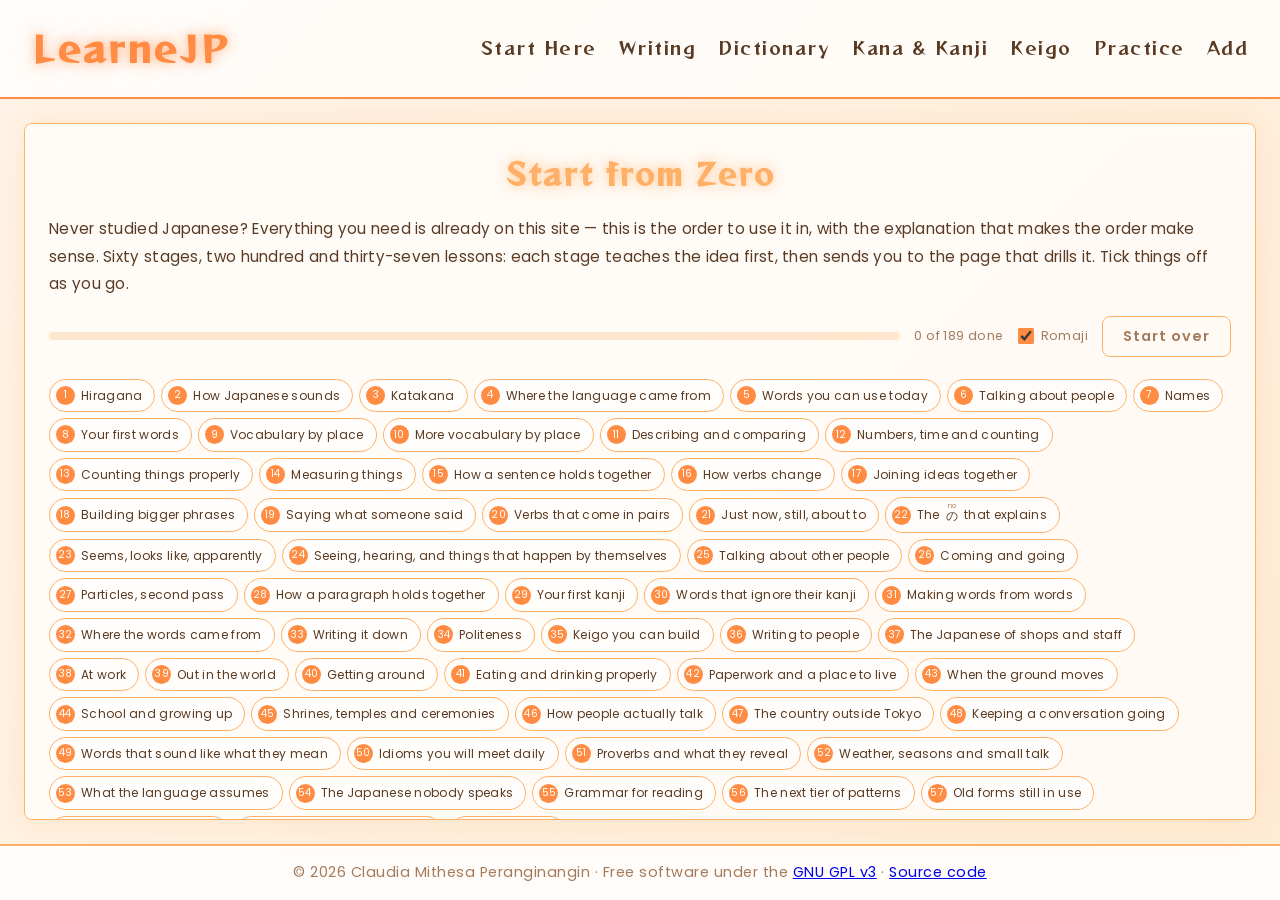
==== commit bc3ff081: "Added content to start from 0 page" ====
--- a/html/learn.html
+++ b/html/learn.html
@@ -48,7 +48,7 @@
         <h2>Start from Zero</h2>
 
         <p class="learn-intro">Never studied Japanese? Everything you need is already on this site —
-            this is the order to use it in, with the explanation that makes the order make sense. Fifty-four stages, two hundred and sixteen
+            this is the order to use it in, with the explanation that makes the order make sense. Sixty stages, two hundred and thirty-seven
             lessons: each stage teaches the idea first, then sends you to the page that drills it. Tick
             things off as you go.</p>
 
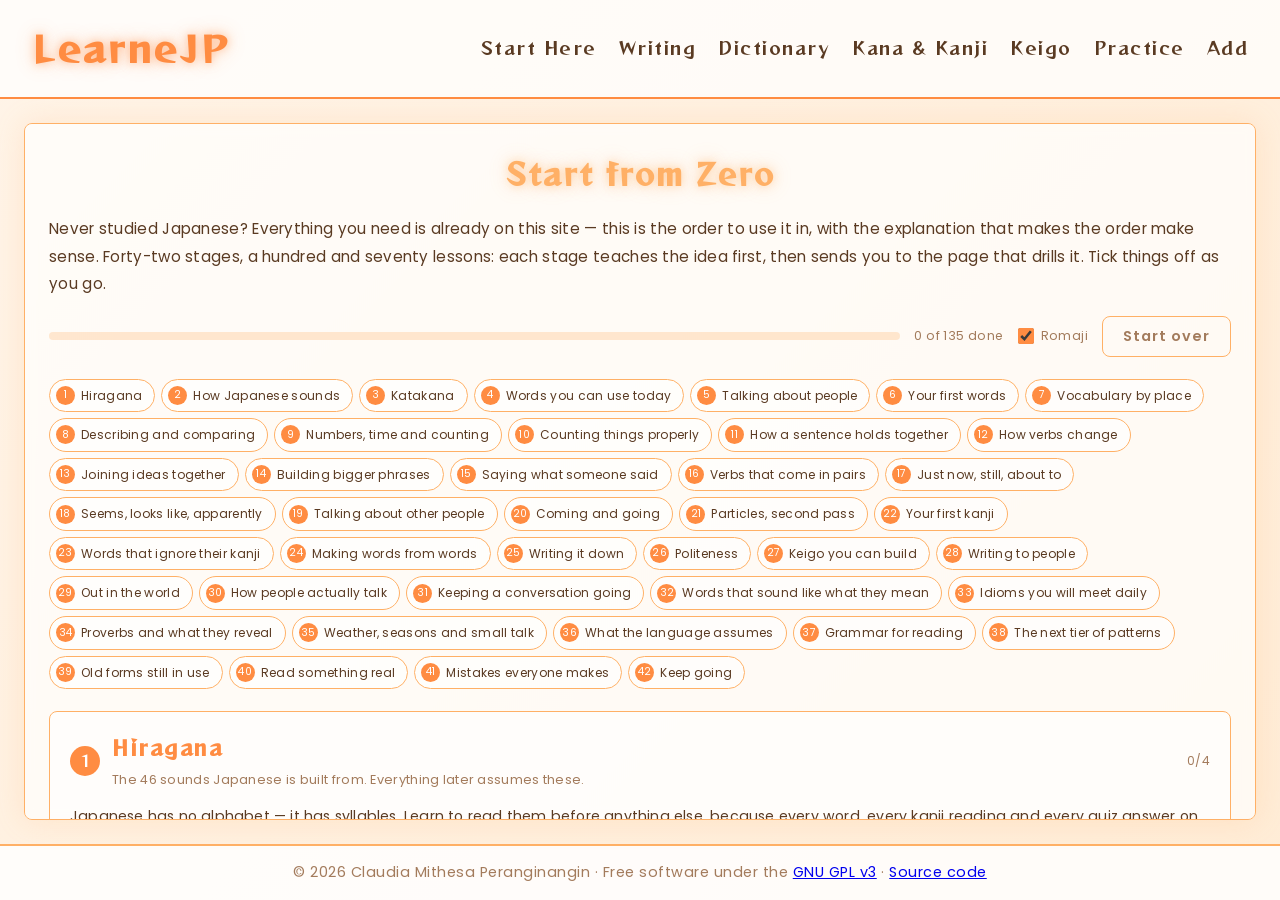
==== commit f74b29a6: "Optimized for github pages" ====
--- a/html/learn.html
+++ b/html/learn.html
@@ -48,7 +48,7 @@
         <h2>Start from Zero</h2>
 
         <p class="learn-intro">Never studied Japanese? Everything you need is already on this site —
-            this is the order to use it in, with the explanation that makes the order make sense. Sixty stages, two hundred and thirty-seven
+            this is the order to use it in, with the explanation that makes the order make sense. Forty-two stages, a hundred and seventy
             lessons: each stage teaches the idea first, then sends you to the page that drills it. Tick
             things off as you go.</p>
 
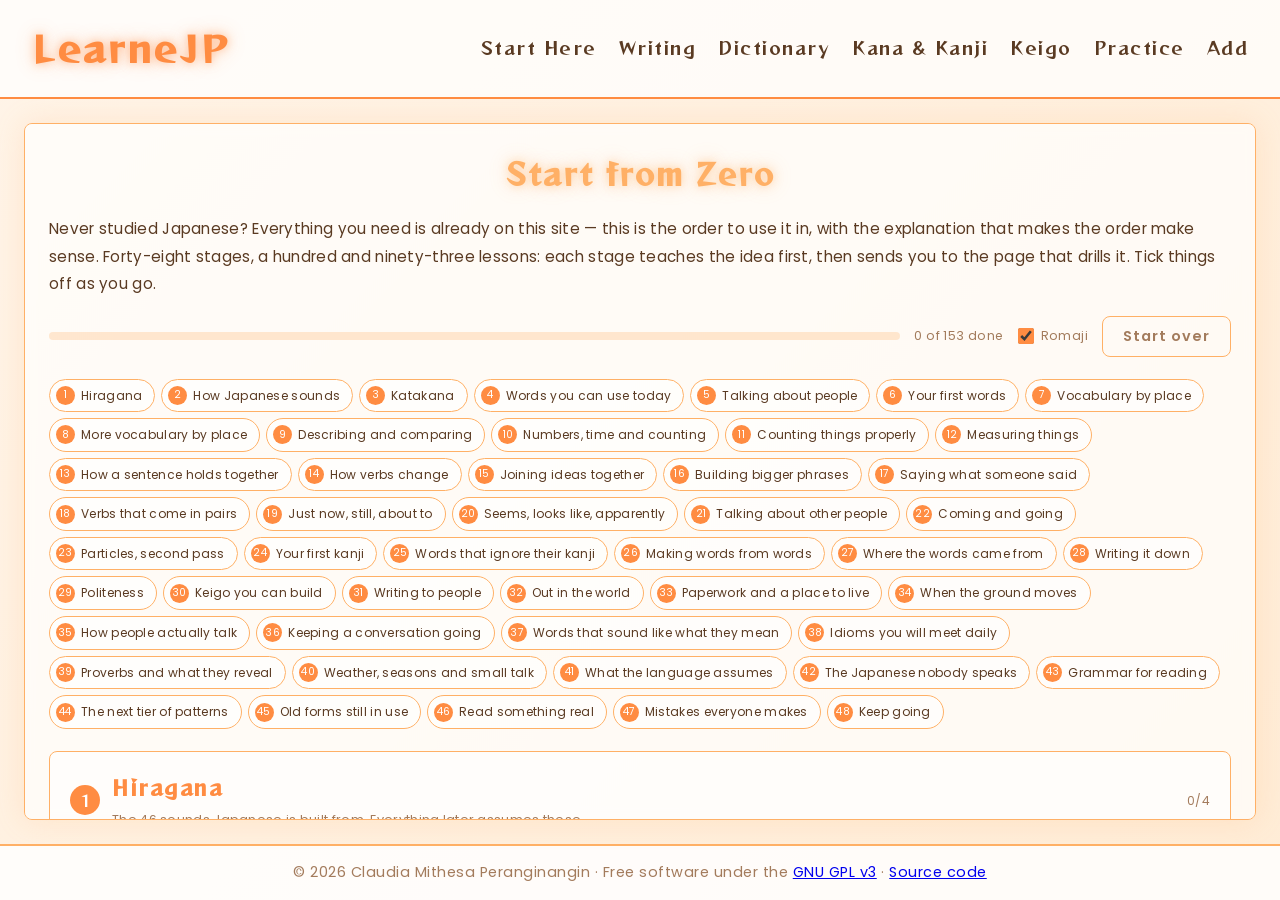
==== commit 1ab23d12: "Added content to start from 0 page" ====
--- a/html/learn.html
+++ b/html/learn.html
@@ -48,7 +48,7 @@
         <h2>Start from Zero</h2>
 
         <p class="learn-intro">Never studied Japanese? Everything you need is already on this site —
-            this is the order to use it in, with the explanation that makes the order make sense. Forty-two stages, a hundred and seventy
+            this is the order to use it in, with the explanation that makes the order make sense. Forty-eight stages, a hundred and ninety-three
             lessons: each stage teaches the idea first, then sends you to the page that drills it. Tick
             things off as you go.</p>
 
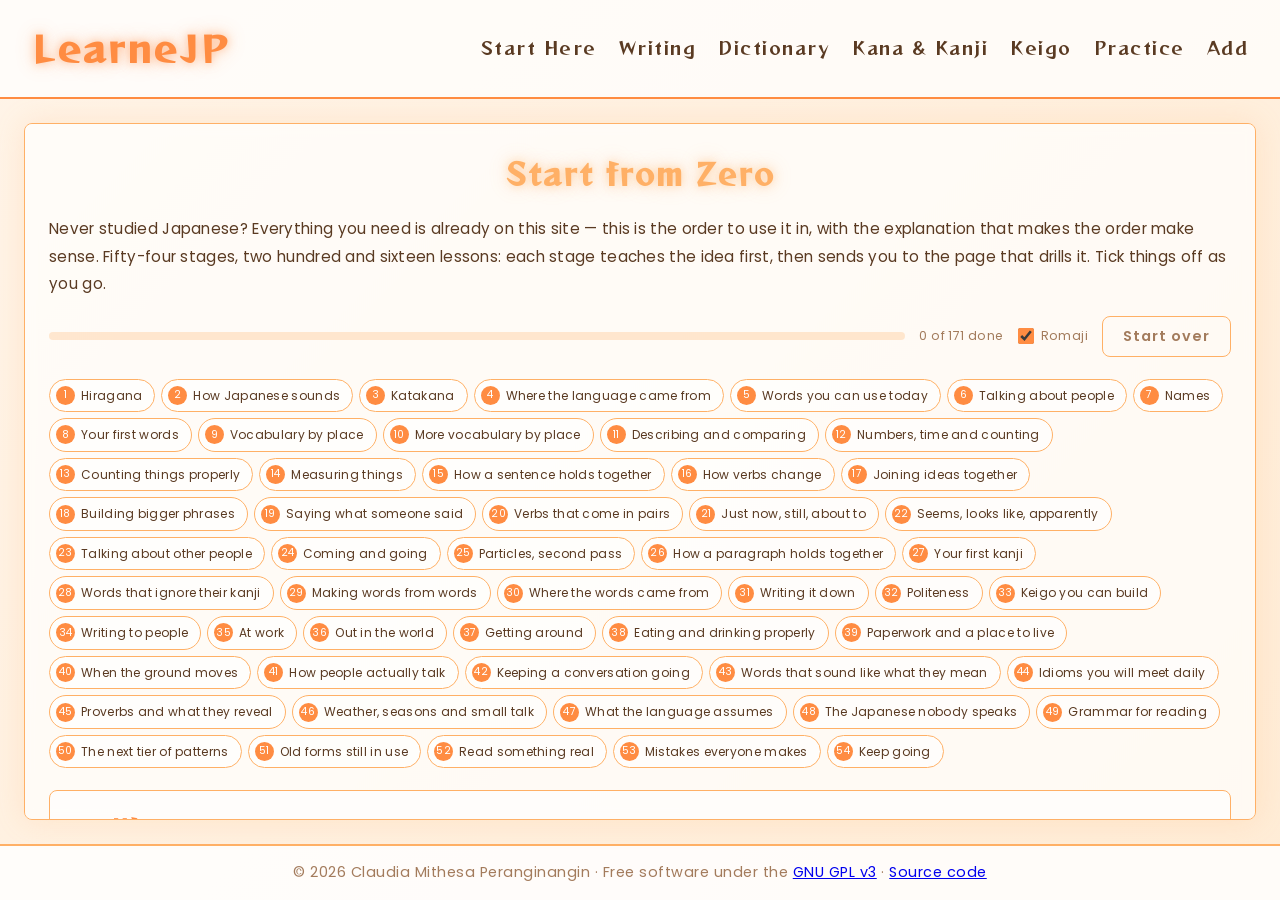
==== commit 7ea84718: "Added content to start from 0 page" ====
--- a/html/learn.html
+++ b/html/learn.html
@@ -48,7 +48,7 @@
         <h2>Start from Zero</h2>
 
         <p class="learn-intro">Never studied Japanese? Everything you need is already on this site —
-            this is the order to use it in, with the explanation that makes the order make sense. Forty-eight stages, a hundred and ninety-three
+            this is the order to use it in, with the explanation that makes the order make sense. Fifty-four stages, two hundred and sixteen
             lessons: each stage teaches the idea first, then sends you to the page that drills it. Tick
             things off as you go.</p>
 
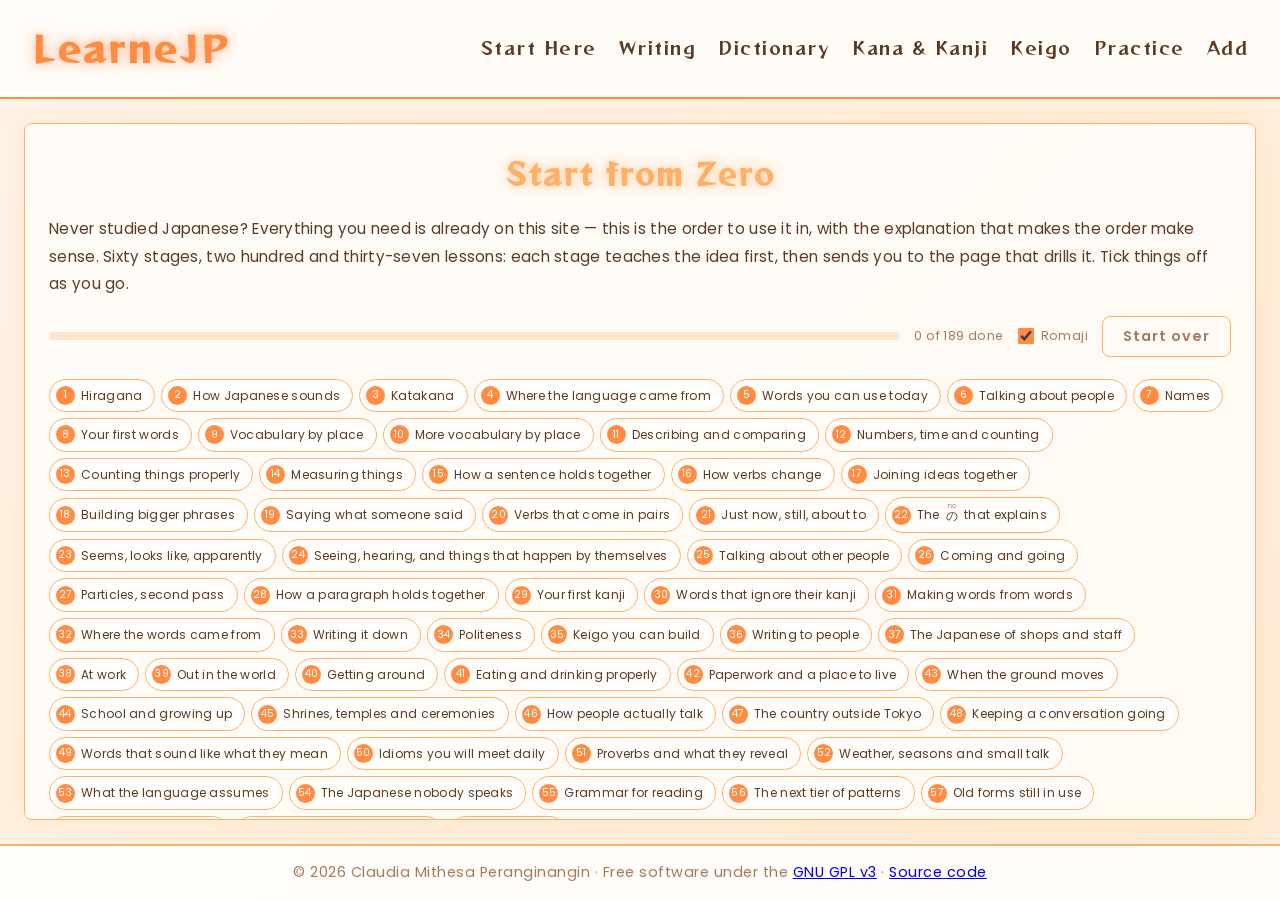
==== commit f646befd: "Added content to start from 0 page" ====
--- a/html/learn.html
+++ b/html/learn.html
@@ -48,7 +48,7 @@
         <h2>Start from Zero</h2>
 
         <p class="learn-intro">Never studied Japanese? Everything you need is already on this site —
-            this is the order to use it in, with the explanation that makes the order make sense. Fifty-four stages, two hundred and sixteen
+            this is the order to use it in, with the explanation that makes the order make sense. Sixty stages, two hundred and thirty-seven
             lessons: each stage teaches the idea first, then sends you to the page that drills it. Tick
             things off as you go.</p>
 
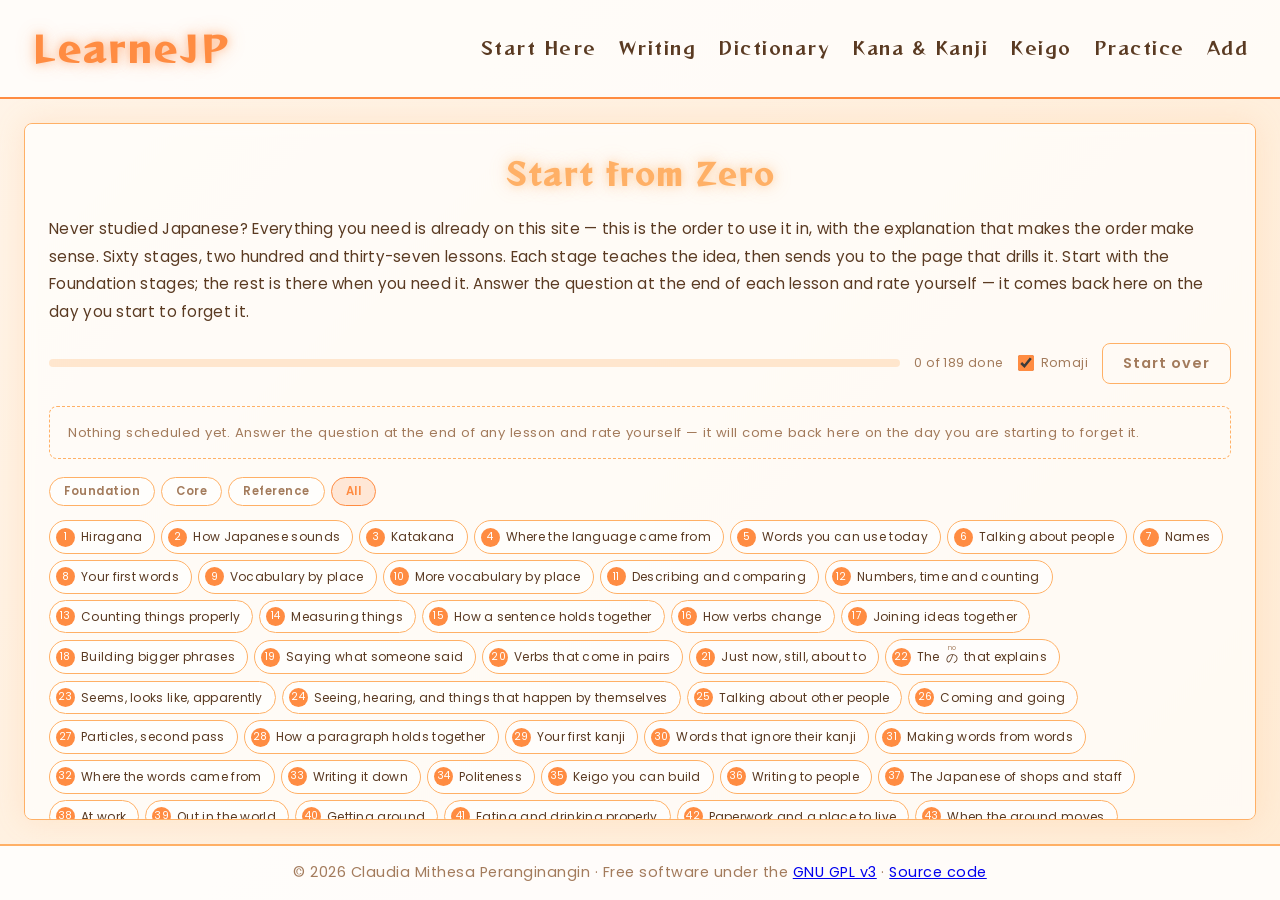
==== commit 52575620: "Refined for effective learning" ====
--- a/html/learn.html
+++ b/html/learn.html
@@ -49,8 +49,9 @@
 
         <p class="learn-intro">Never studied Japanese? Everything you need is already on this site —
             this is the order to use it in, with the explanation that makes the order make sense. Sixty stages, two hundred and thirty-seven
-            lessons: each stage teaches the idea first, then sends you to the page that drills it. Tick
-            things off as you go.</p>
+            lessons. Each stage teaches the idea, then sends you to the page that drills it. Start with
+            the Foundation stages; the rest is there when you need it. Answer the question at the end of
+            each lesson and rate yourself — it comes back here on the day you start to forget it.</p>
 
         <div class="learn-progress">
             <div class="learn-progress-track"><div id="learnBar" class="learn-progress-fill"></div></div>
@@ -60,6 +61,15 @@
             </label>
             <button type="button" id="learnReset" class="sent-btn sent-btn-quiet">Start over</button>
         </div>
+
+        <section id="learnReview" class="learn-review" aria-label="Review"></section>
+
+        <nav id="learnTiers" class="learn-tiers" aria-label="Which stages to show">
+            <button type="button" class="learn-tier-chip" data-tier="foundation">Foundation</button>
+            <button type="button" class="learn-tier-chip" data-tier="core">Core</button>
+            <button type="button" class="learn-tier-chip" data-tier="reference">Reference</button>
+            <button type="button" class="learn-tier-chip" data-tier="all">All</button>
+        </nav>
 
         <nav id="learnContents" class="learn-contents" aria-label="Course contents"></nav>
 
@@ -78,6 +88,7 @@
 </footer>
 
 <script defer src="../js/learn-course.js"></script>
+<script defer src="../js/learn-review.js"></script>
 <script defer src="../js/learn-romaji.js"></script>
 <script defer src="../js/learn.js"></script>
 </body>
--- a/css/style.css
+++ b/css/style.css
@@ -2384,6 +2384,206 @@
     color: #a37b5c;
 }
 
+/* Review, and the tier filter.
+ *
+ * The review panel sits above everything because it is the thing to do on a
+ * return visit — the course is for reading once and this is for coming back.
+ * The tier chips hide stages rather than removing them: nothing is taken away,
+ * the order of attention is just made explicit. */
+
+.learn-review {
+    margin-bottom: 18px;
+    flex-shrink: 0;
+}
+
+.learn-review-bar {
+    display: flex;
+    align-items: center;
+    flex-wrap: wrap;
+    gap: 8px 14px;
+    padding: 14px 18px;
+    border: 1px solid var(--color-primary);
+    border-radius: var(--radius);
+    background: rgba(255, 176, 102, 0.18);
+}
+
+.learn-review-count {
+    font-family: var(--font-heading), cursive;
+    font-size: 1.05rem;
+    letter-spacing: 1px;
+    color: var(--color-primary);
+}
+
+.learn-review-sub {
+    flex: 1;
+    font-size: 0.75rem;
+    letter-spacing: 0.4px;
+    color: #a37b5c;
+}
+
+.learn-review-idle {
+    padding: 14px 18px;
+    border: 1px dashed var(--color-accent);
+    border-radius: var(--radius);
+    font-size: 0.82rem;
+    line-height: 1.8;
+    color: #a37b5c;
+}
+
+.learn-review-card {
+    padding: 20px;
+    border: 1px solid var(--color-primary);
+    border-radius: var(--radius);
+    background: rgba(255, 255, 255, 0.7);
+    box-shadow: var(--glow-accent);
+    text-align: center;
+}
+
+.learn-review-from {
+    margin-bottom: 10px;
+    font-size: 0.68rem;
+    letter-spacing: 1.2px;
+    text-transform: uppercase;
+    color: #a37b5c;
+}
+
+.learn-review-q {
+    margin-bottom: 16px;
+    font-size: 1rem;
+    line-height: 2;
+    letter-spacing: 0.3px;
+}
+
+.learn-review-a {
+    margin-bottom: 14px;
+    padding: 12px 16px;
+    border-left: 3px solid var(--color-primary);
+    border-radius: 0 var(--radius) var(--radius) 0;
+    background: rgba(255, 176, 102, 0.16);
+    font-size: 0.88rem;
+    line-height: 2;
+    text-align: left;
+}
+
+.learn-review-progress {
+    margin-top: 12px;
+    font-size: 0.7rem;
+    letter-spacing: 0.5px;
+    color: #a37b5c;
+}
+
+/* ---- rating ---- */
+
+.learn-rate {
+    display: flex;
+    align-items: center;
+    justify-content: center;
+    flex-wrap: wrap;
+    gap: 8px;
+    margin-top: 12px;
+}
+
+.learn-check .learn-rate {
+    justify-content: flex-start;
+    padding: 0 16px 12px 30px;
+}
+
+.learn-rate-btn {
+    padding: 6px 16px;
+    border: 1px solid var(--color-accent);
+    border-radius: 999px;
+    background: rgba(255, 255, 255, 0.7);
+    color: #8a6242;
+    font-family: var(--font-body), var(--font-jp-ui);
+    font-size: 0.76rem;
+    font-weight: 600;
+    letter-spacing: 0.4px;
+    cursor: pointer;
+    transition: background-color 0.2s ease, box-shadow 0.2s ease;
+}
+
+.learn-rate-btn:hover {
+    background-color: rgba(255, 176, 102, 0.3);
+}
+
+.learn-rate-btn.is-yes {
+    border-color: var(--color-primary);
+    color: var(--color-primary);
+}
+
+.learn-rate-btn.is-yes:hover {
+    box-shadow: var(--glow-accent);
+}
+
+.learn-rate-state {
+    font-size: 0.7rem;
+    letter-spacing: 0.4px;
+    color: #a37b5c;
+}
+
+/* ---- tiers ---- */
+
+.learn-tiers {
+    display: flex;
+    flex-wrap: wrap;
+    gap: 6px;
+    margin-bottom: 14px;
+    flex-shrink: 0;
+}
+
+.learn-tier-chip {
+    padding: 5px 14px;
+    border: 1px solid var(--color-accent);
+    border-radius: 999px;
+    background: rgba(255, 255, 255, 0.6);
+    color: #a37b5c;
+    font-family: var(--font-body), var(--font-jp-ui);
+    font-size: 0.72rem;
+    font-weight: 600;
+    letter-spacing: 0.5px;
+    cursor: pointer;
+    transition: background-color 0.2s ease;
+}
+
+.learn-tier-chip:hover {
+    background-color: rgba(255, 176, 102, 0.25);
+}
+
+.learn-tier-chip.is-active {
+    border-color: var(--color-primary);
+    background-color: rgba(255, 140, 66, 0.18);
+    color: var(--color-primary);
+}
+
+.learn-tier {
+    display: inline-block;
+    margin-top: 4px;
+    padding: 1px 8px;
+    border-radius: 999px;
+    background: rgba(255, 176, 102, 0.3);
+    font-family: var(--font-body), var(--font-jp-ui);
+    font-size: 0.62rem;
+    letter-spacing: 0.8px;
+    text-transform: uppercase;
+    color: #8a6242;
+}
+
+.learn-tier-foundation {
+    background: rgba(255, 140, 66, 0.28);
+    color: var(--color-primary);
+}
+
+/* Hiding rather than removing: the filter changes what is in front of you and
+   takes nothing away. */
+body[data-showing="foundation"] .learn-stage:not([data-tier="foundation"]),
+body[data-showing="foundation"] .learn-jump:not([data-tier="foundation"]),
+body[data-showing="core"] .learn-stage:not([data-tier="core"]),
+body[data-showing="core"] .learn-jump:not([data-tier="core"]),
+body[data-showing="reference"] .learn-stage:not([data-tier="reference"]),
+body[data-showing="reference"] .learn-jump:not([data-tier="reference"]) {
+    display: none;
+}
+
 /* Contents. Twelve stages is more than fits on a screen, and someone returning
    on day nine wants stage nine, not a scroll. */
 
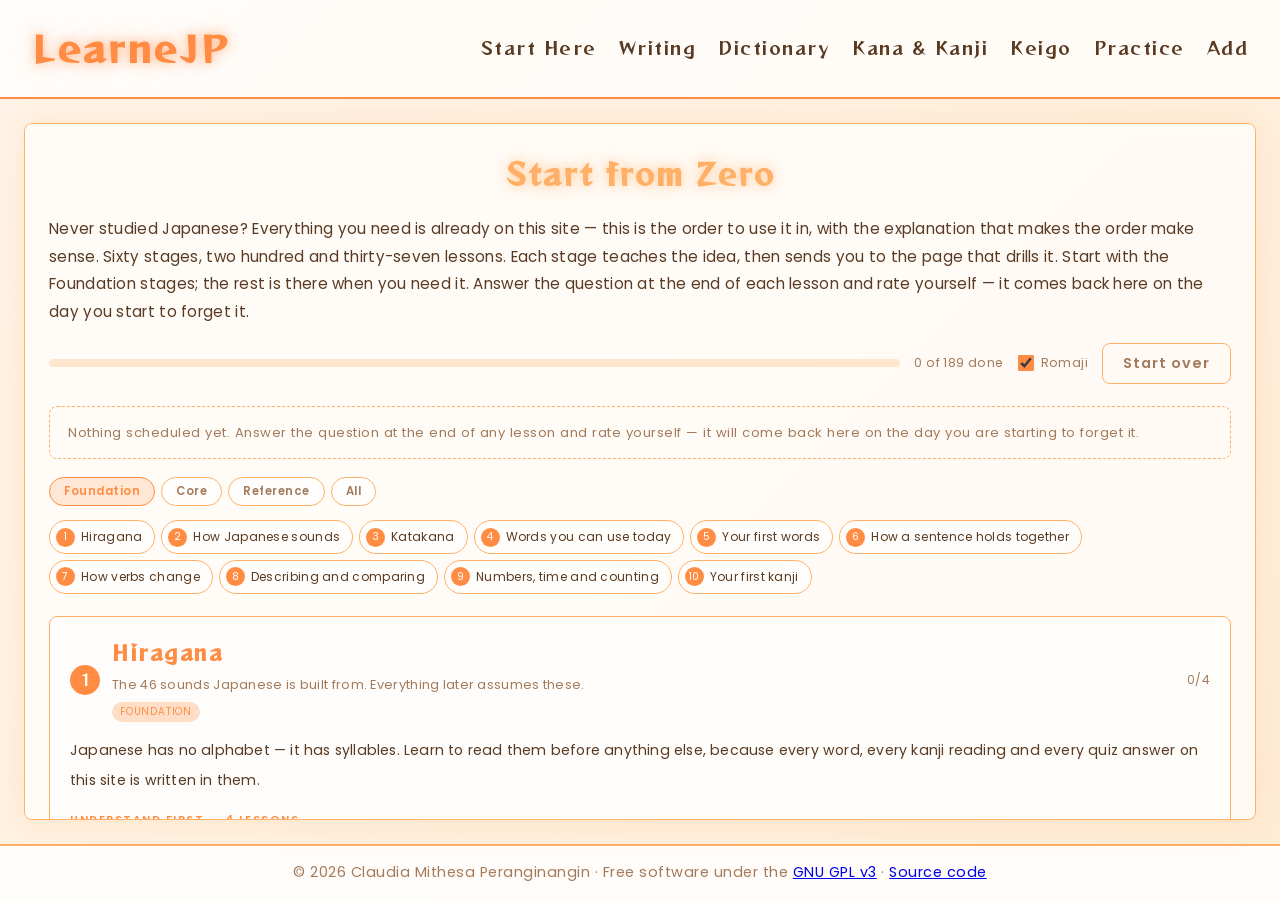
==== commit 927068a1: "Offer to drop romaji once both kana are done Romaji sat above every Japanese word on the learn page," ====
--- a/html/learn.html
+++ b/html/learn.html
@@ -62,6 +62,13 @@
             <button type="button" id="learnReset" class="sent-btn sent-btn-quiet">Start over</button>
         </div>
 
+        <p id="learnRomajiNudge" class="learn-romaji-nudge" hidden>
+            Both kana are done. The romaji above every word is a crutch from here on —
+            reading the kana is the skill.
+            <button type="button" id="learnRomajiOff" class="sent-btn">Turn romaji off</button>
+            <button type="button" id="learnRomajiKeep" class="sent-btn sent-btn-quiet">Not yet</button>
+        </p>
+
         <section id="learnReview" class="learn-review" aria-label="Review"></section>
 
         <nav id="learnTiers" class="learn-tiers" aria-label="Which stages to show">
--- a/css/style.css
+++ b/css/style.css
@@ -1989,6 +1989,175 @@
     display: none;
 }
 
+/* Saving a word, and the deck it goes into.
+ *
+ * The save button sits in the card header beside the common tag, small enough
+ * not to compete with the headword and present on every card so the habit has
+ * nowhere to fall down. */
+
+.save-btn {
+    margin-left: auto;
+    padding: 3px 11px;
+    border: 1px solid var(--color-accent);
+    border-radius: 999px;
+    background: rgba(255, 255, 255, 0.7);
+    color: #a37b5c;
+    font-family: var(--font-body), var(--font-jp-ui);
+    font-size: 0.68rem;
+    font-weight: 600;
+    letter-spacing: 0.4px;
+    cursor: pointer;
+    transition: background-color 0.2s ease, color 0.2s ease;
+}
+
+.save-btn:hover {
+    background-color: rgba(255, 176, 102, 0.3);
+    color: var(--color-primary);
+}
+
+.save-btn.is-saved {
+    border-color: var(--color-primary);
+    background-color: rgba(255, 140, 66, 0.2);
+    color: var(--color-primary);
+}
+
+.saved-panel {
+    margin-bottom: 16px;
+}
+
+.saved-bar {
+    display: flex;
+    align-items: center;
+    flex-wrap: wrap;
+    gap: 10px 14px;
+    margin-bottom: 12px;
+    padding: 12px 16px;
+    border: 1px solid var(--color-accent);
+    border-radius: var(--radius);
+    background: rgba(255, 176, 102, 0.16);
+}
+
+.saved-count {
+    flex: 1;
+    font-family: var(--font-body), var(--font-jp-ui);
+    font-size: 0.82rem;
+    letter-spacing: 0.4px;
+    color: var(--color-text);
+}
+
+.saved-empty {
+    padding: 16px;
+    border: 1px dashed var(--color-accent);
+    border-radius: var(--radius);
+    font-size: 0.82rem;
+    line-height: 1.9;
+    color: #a37b5c;
+}
+
+.saved-list {
+    display: flex;
+    flex-direction: column;
+    gap: 4px;
+    list-style: none;
+}
+
+.saved-row {
+    display: flex;
+    align-items: baseline;
+    flex-wrap: wrap;
+    gap: 4px 10px;
+    padding: 8px 12px;
+    border-radius: var(--radius);
+    background: rgba(255, 255, 255, 0.6);
+}
+
+.saved-word {
+    padding: 0;
+    border: none;
+    background: none;
+    color: var(--color-text);
+    font-family: var(--font-jp-study), cursive;
+    font-size: 1.15rem;
+    cursor: pointer;
+}
+
+.saved-word:hover {
+    color: var(--color-primary);
+}
+
+.saved-reading {
+    font-family: var(--font-jp-study), cursive;
+    font-size: 0.85rem;
+    color: #a37b5c;
+}
+
+.saved-meaning {
+    flex: 1;
+    min-width: 140px;
+    font-size: 0.78rem;
+    line-height: 1.6;
+    color: #8a6242;
+}
+
+.saved-state {
+    font-size: 0.66rem;
+    letter-spacing: 0.5px;
+    text-transform: uppercase;
+    color: #a37b5c;
+}
+
+.saved-drop {
+    padding: 0 6px;
+    border: none;
+    background: none;
+    color: #bda28c;
+    font-size: 1rem;
+    line-height: 1;
+    cursor: pointer;
+}
+
+.saved-drop:hover {
+    color: var(--color-primary);
+}
+
+.saved-card {
+    padding: 24px 20px;
+    border: 1px solid var(--color-primary);
+    border-radius: var(--radius);
+    background: rgba(255, 255, 255, 0.75);
+    box-shadow: var(--glow-accent);
+    text-align: center;
+}
+
+.saved-prompt {
+    margin-bottom: 16px;
+    font-family: var(--font-jp-study), cursive;
+    font-size: 2.1rem;
+    line-height: 1.4;
+    letter-spacing: 2px;
+}
+
+.saved-answer-reading {
+    margin-bottom: 6px;
+    font-family: var(--font-jp-study), cursive;
+    font-size: 1.1rem;
+    color: #a37b5c;
+}
+
+.saved-answer {
+    margin-bottom: 14px;
+    font-size: 0.95rem;
+    line-height: 1.8;
+    color: #8a6242;
+}
+
+.saved-progress {
+    margin-top: 12px;
+    font-size: 0.7rem;
+    letter-spacing: 0.5px;
+    color: #a37b5c;
+}
+
 /* ---- the reading strip ---- */
 
 .sentence-strip {
@@ -2270,6 +2439,50 @@
     color: var(--color-text);
 }
 
+/* A label that leads somewhere.
+ *
+ * The reason pills already say what a pattern is; where the course explains it,
+ * they become links. Underlined rather than recoloured, because the pill is
+ * already carrying the accent and a second signal would fight it. */
+
+.sent-reason.is-link {
+    border-bottom: 1px solid var(--color-primary);
+    color: var(--color-text);
+    text-decoration: none;
+    cursor: pointer;
+    transition: background-color 0.2s ease;
+}
+
+.sent-reason.is-link:hover {
+    background-color: rgba(255, 140, 66, 0.35);
+}
+
+.sent-learn {
+    display: inline-block;
+    margin-top: 10px;
+    color: var(--color-primary);
+    font-family: var(--font-body), var(--font-jp-ui);
+    font-size: 0.74rem;
+    font-weight: 600;
+    letter-spacing: 0.4px;
+    text-decoration: none;
+}
+
+.sent-learn:hover {
+    text-shadow: var(--glow-accent);
+}
+
+/* The lesson you arrived at, marked so it is obvious which one answered the
+   question you came with. */
+.learn-lesson.is-linked {
+    border-color: var(--color-primary);
+    box-shadow: var(--glow-accent);
+}
+
+.learn-lesson.is-linked > summary {
+    background-color: rgba(255, 176, 102, 0.22);
+}
+
 .sent-also {
     margin-top: 8px;
     padding-top: 8px;
@@ -3103,3 +3316,28 @@
         overflow-y: visible;
     }
 }
+
+
+/* The romaji scaffold offering to remove itself, once both kana are done.
+   Styled as a prompt rather than a warning — this is an invitation to level
+   up, not an error. */
+.learn-romaji-nudge {
+    display: flex;
+    flex-wrap: wrap;
+    align-items: center;
+    gap: 0.6rem;
+    margin: 0 0 var(--space-md);
+    padding: 0.75rem 1rem;
+    border: 1px solid var(--color-accent);
+    border-radius: var(--radius);
+    background: var(--color-bg-alt);
+    font-size: 0.9rem;
+    line-height: 1.5;
+}
+
+/* A class setting display beats the user agent's [hidden] { display: none },
+   so hiding it from script needs saying explicitly. Without this the prompt
+   shows to someone who has not started. */
+.learn-romaji-nudge[hidden] {
+    display: none;
+}
